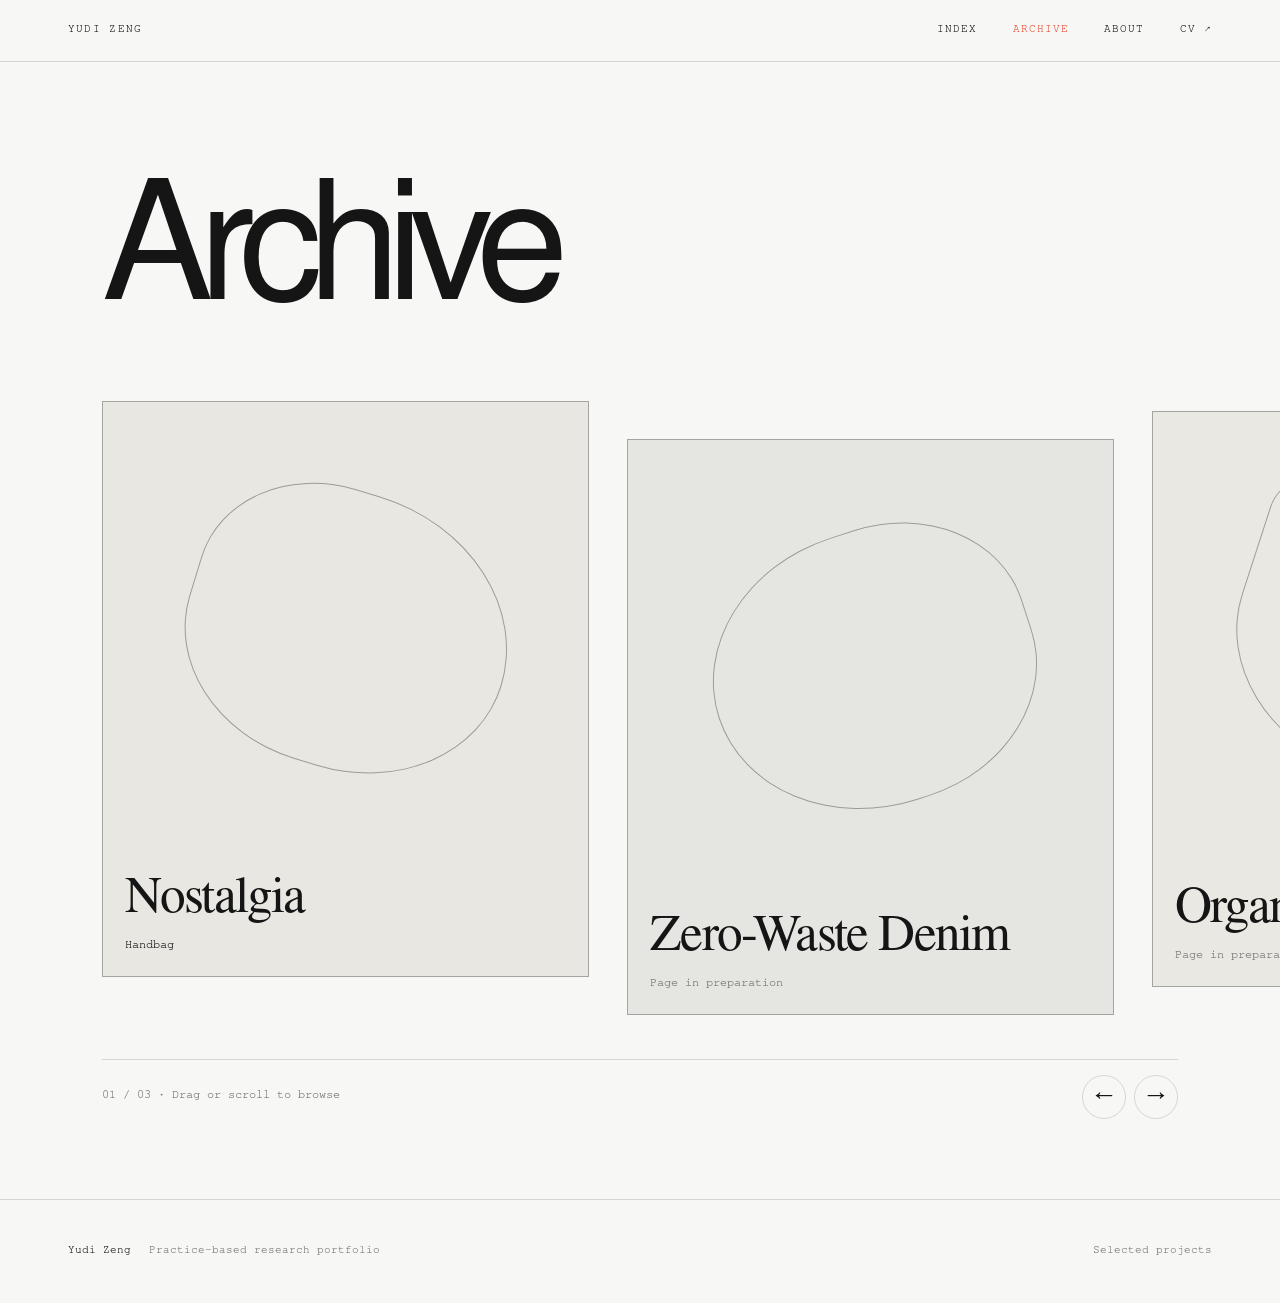
==== site/archive.html @ d95cd925 "Add design archive and homepage scroll interaction" ====
<!doctype html><html lang="en"><head><meta charset="utf-8"><meta name="viewport" content="width=device-width, initial-scale=1"><title>Archive — Yudi Zeng</title><meta name="description" content="Selected design works from Yudi Zeng's archive."><link rel="icon" type="image/svg+xml" href="favicon.svg"><link rel="stylesheet" href="styles.css"><link rel="stylesheet" href="archive.css"></head><body>
<a class="skip-link" href="#archive">Skip to archive</a><header class="topbar"><a class="wordmark" href="index.html#top">YUDI ZENG</a><nav aria-label="Primary navigation"><a href="index.html#index">INDEX</a><a href="archive.html" aria-current="page">ARCHIVE</a><a href="index.html#about">ABOUT</a><a href="assets/Yudi_Zeng_CV.pdf" target="_blank" rel="noopener">CV ↗</a></nav></header>
<main class="archive-main" id="archive"><div class="archive-lead"><h1>Archive</h1></div><section class="archive-stage" aria-label="Design works"><div class="archive-track" id="archive-track" tabindex="0" aria-label="Browse design works horizontally">
<a class="archive-card" href="archive/nostalgia.html"><span class="study-shape" aria-hidden="true"></span><span class="card-meta"><span><strong>Nostalgia</strong><small>Handbag</small></span></span></a>
<div class="archive-card preview" aria-label="Zero-Waste Denim, page in preparation"><span class="study-shape" aria-hidden="true"></span><span class="card-meta"><span><strong>Zero-Waste Denim</strong><small>Page in preparation</small></span></span></div>
<div class="archive-card preview" aria-label="Organic Emotion, page in preparation"><span class="study-shape" aria-hidden="true"></span><span class="card-meta"><span><strong>Organic Emotion</strong><small>Page in preparation</small></span></span></div>
</div><div class="archive-controls"><p>01 / 03 · Drag or scroll to browse</p><div class="buttons"><button type="button" id="archive-prev" aria-label="Previous work">←</button><button type="button" id="archive-next" aria-label="Next work">→</button></div></div></section></main>
<footer><div><strong>Yudi Zeng</strong><span>Practice-based research portfolio</span></div><a href="index.html#index">Selected projects</a></footer><script src="archive.js"></script></body></html>
---- site/styles.css ----
:root{--paper:#f7f7f5;--ink:#151515;--muted:#727270;--line:#d7d7d2;--accent:#e74831;--acid:#b7ee58;--sans:"Helvetica Neue",Arial,sans-serif;--serif:"Iowan Old Style",Georgia,serif;--mono:"SFMono-Regular",Consolas,monospace}
*{box-sizing:border-box}
html{scroll-behavior:smooth;scroll-padding-top:76px}
body{margin:0;background:var(--paper);color:var(--ink);font-family:var(--sans);font-size:16px;line-height:1.6;-webkit-font-smoothing:antialiased}
a{color:inherit;text-decoration:none}
a:focus-visible{outline:2px solid var(--accent);outline-offset:5px}
img{display:block;max-width:100%;height:auto}
.skip-link{position:fixed;left:16px;top:-60px;z-index:20;background:var(--ink);color:white;padding:8px 12px}.skip-link:focus{top:10px}
.topbar{position:sticky;top:0;z-index:10;height:62px;padding:0 clamp(20px,5.3vw,82px);display:flex;align-items:center;justify-content:space-between;background:rgba(247,247,245,.96);border-bottom:1px solid var(--line);backdrop-filter:blur(8px)}
.wordmark,.topbar nav a{font:500 11px/1 var(--mono);letter-spacing:.09em}
.wordmark{letter-spacing:.12em}.topbar nav{display:flex;align-items:center;gap:clamp(20px,4vw,56px)}.topbar nav a{transition:color .16s}.topbar nav a:hover,.topbar nav a:focus-visible{color:var(--accent)}
.topbar nav a.active{color:var(--accent)}
.hero{min-height:calc(92svh - 62px);padding:clamp(92px,14vw,198px) clamp(20px,10.5vw,164px) 44px;display:flex;flex-direction:column;justify-content:center;position:relative}
.hero-kicker,.eyebrow,.profile-label{font:500 11px/1.4 var(--mono);letter-spacing:.1em;text-transform:uppercase}
.hero-kicker{color:var(--accent);margin:0 0 26px}
.hero h1{font-size:clamp(46px,7.5vw,108px);letter-spacing:-.065em;line-height:.99;font-weight:500;max-width:1120px;margin:0 0 48px}
.hero-bottom{display:grid;grid-template-columns:minmax(0,650px) minmax(170px,1fr);gap:10vw;align-items:end;max-width:1000px}
.hero-bottom>p:first-child{font-size:clamp(17px,1.55vw,21px);line-height:1.55;margin:0}
.hero-signature{font:italic 26px/1.05 var(--serif);margin:0}
.scroll-cue{position:absolute;right:clamp(20px,5.3vw,82px);bottom:44px;font:11px var(--mono);color:var(--muted)}.scroll-cue span{color:var(--accent);margin-left:10px}
.index-section{padding:118px clamp(20px,7vw,108px) 110px;background:#eeefec}
.section-heading{display:grid;grid-template-columns:1fr 2fr;align-items:start;margin-bottom:55px}.section-heading .eyebrow,.eyebrow{margin:0;color:var(--accent)}
.section-heading h2{font:400 clamp(38px,5vw,68px)/1 var(--serif);letter-spacing:-.025em;margin:0}
.index-intro{max-width:690px;margin:22px 0 0;color:#555;font-size:17px;line-height:1.6}
.index-list{border-top:1px solid var(--ink)}
.index-row{display:grid;grid-template-columns:54px minmax(145px,23%) minmax(260px,1fr) minmax(140px,18%);gap:clamp(14px,2.2vw,34px);align-items:center;padding:22px 0;border-bottom:1px solid var(--line);transition:color .2s}
.index-row:hover .index-copy strong{color:var(--accent)}.index-number,.index-type{font:11px var(--mono);color:var(--muted)}
.index-row>img{width:100%;aspect-ratio:16/9;object-fit:cover;background:white;transition:transform .25s}.index-row:hover>img{transform:scale(1.015)}
.index-copy{display:flex;flex-direction:column;gap:3px}.index-category{font:10px var(--mono);letter-spacing:.08em;color:var(--accent)}.index-copy strong{font-size:clamp(18px,2.1vw,27px);font-weight:500;line-height:1.15;transition:color .2s}.index-copy>span:last-child{font-size:14px;line-height:1.4;color:#585856;max-width:510px}.index-type{justify-self:end;text-align:right;white-space:nowrap}.index-type i{font-style:normal;color:var(--accent);margin-left:7px}
.noticing{padding:118px clamp(20px,10.5vw,164px) 124px}
.noticing h2{font:400 clamp(42px,6vw,78px)/1 var(--serif);margin:20px 0 52px}
.noticing ol{list-style:none;padding:0;margin:0;max-width:970px;border-top:1px solid var(--line)}
.noticing li{display:grid;grid-template-columns:80px 1fr;align-items:baseline;padding:17px 0;border-bottom:1px solid var(--line)}.noticing li span{font:11px var(--mono);color:var(--accent)}.noticing li p{font-size:clamp(20px,2.5vw,32px);letter-spacing:-.025em;margin:0}
.noticing-note{margin:35px 0 0 max(80px,8.25%);max-width:640px;color:var(--muted);font-size:15px}
.profile{background:#171716;color:var(--paper);padding:106px clamp(20px,7vw,108px) 120px}
.profile .section-heading{margin-bottom:58px}.profile .section-heading h2{font:500 clamp(52px,8vw,104px)/.9 var(--sans);letter-spacing:-.075em}
.profile-grid{display:grid;grid-template-columns:1fr 1fr;gap:10vw}.profile-label{color:#aaa;margin:0 0 16px}.position-text{max-width:580px;font:400 clamp(27px,3.6vw,46px)/1.13 var(--serif);margin:0}
.profile-copy{max-width:590px}.profile-copy>p:not(.profile-label),.profile-subsection>p:not(.profile-label){font-size:16px;line-height:1.65;color:#d2d2cf;margin:0 0 16px}.profile-subsection{margin-top:38px}.profile-copy strong{color:white;font-weight:600}.current-direction{margin-top:32px}
.profile-links{display:flex;flex-wrap:wrap;gap:28px;margin-top:44px;padding-top:19px;border-top:1px solid #454543;font:12px var(--mono)}.profile-links a:hover{color:var(--acid)}
footer{padding:28px clamp(20px,5.3vw,82px);min-height:104px;display:flex;justify-content:space-between;align-items:center;gap:20px;font:11px var(--mono);color:var(--muted);border-top:1px solid var(--line)}footer>div{display:flex;gap:18px;align-items:center}footer strong{color:var(--ink);font-weight:500}footer a:hover{color:var(--accent)}

.project-intro{padding:48px clamp(20px,9vw,138px) 60px;max-width:1500px;margin:0 auto}.back-link{display:inline-block;font:11px var(--mono);color:var(--muted);margin-bottom:46px}.back-link:hover{color:var(--accent)}
.project-intro .hero-kicker{margin-bottom:18px}.project-intro h1{font-size:clamp(45px,7.6vw,100px);line-height:.98;letter-spacing:-.065em;font-weight:500;max-width:1120px;margin:0 0 23px}
.project-question{font:italic clamp(25px,3.2vw,43px)/1.12 var(--serif);max-width:940px;margin:0 0 34px}
.intro-copy{display:grid;grid-template-columns:1fr 1fr;gap:4vw;max-width:1000px}.intro-copy p{font-size:16px;line-height:1.62;margin:0;color:#464644}
.tag-line{font:10px var(--mono);letter-spacing:.02em;color:var(--muted);margin-top:34px;padding-top:13px;border-top:1px solid var(--line)}
.deck{padding:10px clamp(10px,3.7vw,56px) 76px;max-width:1620px;margin:0 auto}.deck figure{margin:0 auto 46px;max-width:1500px}.deck figure>a{display:block;overflow:hidden;background:#e9e9e5}.deck figure img{width:100%;height:auto;transition:transform .35s ease}.deck figure>a:hover img{transform:scale(1.006)}.deck figcaption{display:flex;justify-content:space-between;gap:15px;padding:9px 2px 0;color:var(--muted);font:10px var(--mono)}
.practice-context{background:#eeefec;padding:76px clamp(20px,9vw,138px);}.practice-context>div{max-width:1060px;margin:0 auto}.practice-context h2{font:400 clamp(30px,4vw,50px)/1.06 var(--serif);max-width:720px;margin:15px 0}.practice-context p:not(.eyebrow){color:#585856;margin:0 0 25px}
.video-link{display:inline-flex;flex-direction:row;align-items:flex-end;gap:18px;max-width:690px;font:12px var(--mono)}.video-link img{width:min(520px,65vw);aspect-ratio:16/9;object-fit:cover;transition:transform .25s}.video-link.portrait img{width:min(180px,40vw);height:auto;aspect-ratio:auto;object-fit:contain}.video-link:hover img{transform:scale(1.01)}.video-link span{width:max-content;border-bottom:1px solid var(--ink);padding-bottom:4px}.video-link b{color:var(--accent);font-weight:400;margin-left:8px}
.project-end{padding:90px clamp(20px,10.5vw,164px) 104px}.project-end>p:nth-child(2){font:400 clamp(30px,4.2vw,55px)/1.08 var(--serif);max-width:900px;margin:20px 0 37px}.project-end>a{font:11px var(--mono);border-bottom:1px solid var(--line);padding-bottom:5px}
.study-status{display:flex;align-items:center;gap:10px;margin:26px 0 0;font:11px var(--mono);text-transform:uppercase}.status-mark{width:8px;height:8px;background:var(--acid);display:inline-block;border-radius:50%}.status-date{color:var(--muted);text-transform:none;margin-left:12px}
.study-question-block,.study-limits{display:grid;grid-template-columns:1fr 1fr;gap:9vw;padding:88px clamp(20px,9vw,138px);background:#eeefec;align-items:center}.study-question-block h2,.study-limits h2{font:400 clamp(34px,4vw,52px)/1.06 var(--serif);max-width:650px;margin:22px 0 0}.stimulus{margin:0;max-width:460px}.stimulus img{width:100%;max-height:460px;object-fit:contain;background:#fff}.stimulus figcaption{font:10px var(--mono);color:var(--muted);padding-top:8px}
.study-method{padding:100px clamp(20px,9vw,138px) 108px}.study-method h2{font:400 clamp(35px,4.5vw,59px)/1.03 var(--serif);max-width:850px;margin:20px 0 45px}.study-flow{display:grid;grid-template-columns:repeat(4,1fr);list-style:none;padding:0;margin:0;border-top:1px solid var(--ink);border-bottom:1px solid var(--line)}.study-flow li{padding:20px 22px 20px 0;position:relative}.study-flow li+li{padding-left:22px;border-left:1px solid var(--line)}.study-flow li>span,.reading-grid article>span{font:11px var(--mono);color:var(--accent)}.study-flow strong{display:block;font-size:16px;margin:14px 0 9px}.study-flow p{font-size:14px;line-height:1.5;color:#5e5e5b;margin:0}.method-note{max-width:760px;color:var(--muted);font-size:14px;margin:22px 0 0}
.study-reading{padding:94px clamp(20px,9vw,138px);background:#171716;color:var(--paper)}.study-reading h2{font:400 clamp(36px,4.4vw,58px)/1.04 var(--serif);max-width:740px;margin:20px 0 45px}.reading-grid{display:grid;grid-template-columns:repeat(4,1fr);gap:25px}.reading-grid article{border-top:1px solid #555;padding-top:15px}.reading-grid h3{font-size:17px;margin:12px 0 7px}.reading-grid p{font-size:14px;line-height:1.5;color:#c7c7c4;margin:0}.study-snapshot{padding:60px clamp(20px,9vw,138px);border-bottom:1px solid var(--line)}.snapshot-line{display:flex;align-items:baseline;gap:14px;flex-wrap:wrap;margin:22px 0 11px}.snapshot-line strong{font-size:42px;letter-spacing:-.06em;font-weight:500}.snapshot-line span{font-size:14px;color:#555;margin-right:30px}.study-snapshot>p:last-child{color:var(--muted);font-size:13px;margin:0}
.study-limits>div:last-child p{font-size:16px;line-height:1.65;color:#484846;margin:0 0 15px}
.index-group-label{grid-column:1/-1;margin:0;padding:24px 0 10px;font:10px var(--mono);letter-spacing:.12em;color:var(--muted);border-bottom:1px solid var(--line)}.index-research-label{margin-top:22px;border-top:1px solid var(--ink);padding-top:25px}
.study-subtitle{font:500 clamp(20px,2.2vw,29px)/1.3 var(--sans);max-width:900px;margin:20px 0 34px;color:#555}.study-interval{display:grid;grid-template-columns:1.05fr .85fr;gap:8vw;padding:90px clamp(20px,9vw,138px);align-items:center;background:#eeefec}.study-interval h2,.study-artifact h2,.study-ai h2,.study-trajectory h2,.study-observation h2{font:400 clamp(35px,4.2vw,56px)/1.04 var(--serif);margin:18px 0 25px;max-width:720px}.study-interval-copy>p:not(.eyebrow){font-size:16px;line-height:1.65;color:#484846;max-width:690px}.study-interval-copy .study-emphasis{font:400 22px/1.4 var(--serif);color:var(--ink);padding-left:18px;border-left:2px solid var(--accent);margin-top:28px}.study-artifact{display:grid;grid-template-columns:1fr minmax(220px,31%) minmax(170px,22%);gap:clamp(25px,5vw,75px);padding:100px clamp(20px,9vw,138px);align-items:center}.artifact-heading>p:last-child{font-size:16px;line-height:1.6;max-width:610px;color:#555}.artifact-cover{margin:0}.artifact-cover img{width:100%;max-height:470px;object-fit:contain;object-position:center;background:#f5f4f1}.artifact-cover figcaption{font:10px var(--mono);color:var(--muted);padding-top:8px}.artifact-note{border-left:1px solid var(--line);padding-left:22px}.artifact-note span,.trajectory li span{font:10px var(--mono);letter-spacing:.08em;color:var(--accent)}.artifact-note p{font-size:14px;line-height:1.5;margin:8px 0 27px;color:#555}.study-ai,.study-observation{display:grid;grid-template-columns:.9fr 1fr;gap:9vw;padding:88px clamp(20px,9vw,138px);border-top:1px solid var(--line);align-items:start}.study-ai h2,.study-observation h2{margin-top:18px}.study-ai>div:last-child p,.study-observation>p{font-size:16px;line-height:1.65;color:#484846;margin:0 0 16px}.study-ai .source-note{padding:18px 20px;background:#eeefec;font-size:14px}.study-reading .reading-intro{font-size:16px;line-height:1.55;color:#c7c7c4;max-width:650px}.study-reading .reading-grid h3{font-family:var(--serif);font-weight:400;font-size:24px}.study-trajectory{padding:94px clamp(20px,9vw,138px);background:#f0f0ed}.trajectory-heading{max-width:800px}.trajectory-heading>p:last-child{font-size:16px;line-height:1.55;color:#555;max-width:650px}.trajectory{list-style:none;margin:46px 0 0;padding:0;border-top:1px solid var(--ink);display:grid;grid-template-columns:repeat(4,1fr)}.trajectory li{padding:19px 20px 14px 0}.trajectory li+li{border-left:1px solid var(--line);padding-left:20px}.trajectory li p{font-size:15px;line-height:1.55;margin:12px 0 0}.trajectory-caveat{font:12px/1.5 var(--mono);color:var(--muted);max-width:780px;margin:24px 0 0}.study-context{padding:76px clamp(20px,9vw,138px);display:grid;grid-template-columns:.65fr 1fr;gap:9vw;border-top:1px solid var(--line)}.study-context>div>p{font-size:16px;line-height:1.6;max-width:750px}.study-context>div>p strong{font-family:var(--serif);font-size:24px;font-weight:400}.study-context ul{list-style:none;margin:26px 0 0;padding:0;display:grid;gap:10px}.study-context li{font-size:13px;line-height:1.5}.study-context a{text-decoration:underline;text-decoration-color:#aaa;text-underline-offset:3px}.study-limits h3{font-size:15px;margin:20px 0 8px}.study-limits h3:first-child{margin-top:0}.study-limits>div:last-child p:last-child{font-size:13px;color:var(--muted);margin-top:24px}
@media(max-width:760px){.index-group-label{padding-top:18px}.study-subtitle{font-size:19px;margin:15px 0 26px}.study-interval{grid-template-columns:1fr;gap:28px;padding:66px 20px}.study-interval h2,.study-artifact h2,.study-ai h2,.study-trajectory h2,.study-observation h2{font-size:39px}.study-interval-copy>p:not(.eyebrow){font-size:15px}.study-interval-copy .study-emphasis{font-size:20px}.study-artifact{grid-template-columns:1fr minmax(100px,35%);gap:23px;padding:70px 20px}.artifact-heading{grid-column:1/-1}.artifact-cover img{max-height:360px}.artifact-note{padding-left:14px}.artifact-note p{font-size:12px;margin-bottom:18px}.study-ai,.study-observation{grid-template-columns:1fr;gap:10px;padding:66px 20px}.study-ai h2,.study-observation h2{margin-bottom:14px}.trajectory{grid-template-columns:1fr;margin-top:30px}.trajectory li,.trajectory li+li{padding:15px 0;border-left:0;border-bottom:1px solid var(--line)}.trajectory li p{margin-top:7px}.study-trajectory{padding:68px 20px}.study-context{grid-template-columns:1fr;gap:20px;padding:66px 20px}.study-context>div>p strong{font-size:21px}.study-context li{font-size:12px}}
.trajectory-layout{display:grid;grid-template-columns:minmax(210px,34%) minmax(0,1fr);gap:clamp(28px,6vw,88px);align-items:start;margin-top:42px}.trajectory-image{margin:0;max-width:380px}.trajectory-image img{width:100%;max-height:610px;object-fit:contain;background:#fff}.trajectory-image figcaption{font:10px var(--mono);color:var(--muted);padding-top:8px}.trajectory-layout .trajectory{grid-template-columns:1fr;margin:0;border-top:0}.trajectory-layout .trajectory li,.trajectory-layout .trajectory li+li{padding:16px 0;border-left:0;border-bottom:1px solid var(--line)}.trajectory-layout .trajectory li:first-child{border-top:1px solid var(--ink)}.trajectory-layout .trajectory li p{margin-top:7px}.trajectory-layout .trajectory-caveat{margin-top:20px}
@media(max-width:760px){.trajectory-layout{grid-template-columns:minmax(100px,34%) minmax(0,1fr);gap:18px;margin-top:28px}.trajectory-image img{max-height:420px}.trajectory-layout .trajectory li,.trajectory-layout .trajectory li+li{padding:12px 0}.trajectory-layout .trajectory li p{font-size:13px}.trajectory-layout .trajectory li span{font-size:9px}.trajectory-layout .trajectory-caveat{font-size:10px;line-height:1.4}.trajectory-image figcaption{font-size:8px}.study-context{padding-top:60px}}
@media(max-width:430px){.trajectory-layout{grid-template-columns:1fr}.trajectory-image{max-width:220px}.trajectory-image img{max-height:370px}.trajectory-layout .trajectory li p{font-size:14px}.trajectory-image figcaption{font-size:9px}}
.study-interval h2{max-width:700px}.study-first-intervention{padding:88px clamp(20px,9vw,138px);background:#e9eddf}.study-first-intervention h2{font:400 clamp(36px,4.4vw,58px)/1.04 var(--serif);max-width:830px;margin:18px 0 38px}.intervention-flow{display:grid;grid-template-columns:1fr 35px 1fr 35px 1fr;align-items:start;border-top:1px solid var(--ink);border-bottom:1px solid #c4c8bb;padding:20px 0}.intervention-flow>div{display:grid;grid-template-columns:38px 1fr;gap:6px 12px}.intervention-flow>div span{font:11px var(--mono);color:var(--accent)}.intervention-flow strong{font:11px var(--mono);letter-spacing:.08em;align-self:center}.intervention-flow p{grid-column:2;margin:4px 0 0;max-width:300px;font-size:15px;line-height:1.5;color:#4e5048}.intervention-flow>b{font:22px var(--serif);font-weight:400;text-align:center;color:var(--accent);padding-top:13px}.intervention-note{font:400 20px/1.5 var(--serif);max-width:850px;margin:25px 0 0}.study-revealing{display:grid;grid-template-columns:.78fr 1fr;gap:7vw;padding:96px clamp(20px,9vw,138px);background:#171716;color:var(--paper)}.revealing-heading h2,.study-differences h2,.study-interference h2,.study-scaffold h2{font:400 clamp(36px,4.3vw,56px)/1.05 var(--serif);margin:20px 0}.revealing-list{border-top:1px solid #666}.revealing-list article{display:grid;grid-template-columns:125px 1fr;gap:18px;padding:16px 0;border-bottom:1px solid #444}.revealing-list article span{font:10px var(--mono);letter-spacing:.05em;color:#e77b60;padding-top:3px}.revealing-list article p{margin:0;font-size:15px;line-height:1.55;color:#e0e0dc}.observer-note{grid-column:2;font-size:13px;line-height:1.55;color:#aaa;margin:0}.study-ai{grid-template-columns:.8fr 1fr;align-items:start}.agency-intro{font:400 20px/1.5 var(--serif);max-width:510px;color:#555}.mode-list{border-top:1px solid var(--ink)}.mode-list article{display:grid;grid-template-columns:42px 1fr;gap:12px;padding:14px 0;border-bottom:1px solid var(--line)}.mode-list article>span{font:11px var(--mono);color:var(--accent);padding-top:3px}.mode-list h3{font:400 22px/1.2 var(--serif);margin:0 0 4px}.mode-list p{font-size:14px;color:#666;margin:0}.study-ai>.study-emphasis{grid-column:2;margin:12px 0 0;border-left:2px solid var(--accent);padding:6px 0 6px 16px;font:400 19px/1.45 var(--serif);max-width:680px}.study-agency{display:grid;grid-template-columns:.55fr 1fr;gap:12px 8vw;padding:86px clamp(20px,9vw,138px);border-top:1px solid var(--line)}.study-agency>.eyebrow{grid-row:1/3}.study-agency h2{font:400 clamp(34px,4vw,52px)/1.06 var(--serif);max-width:740px;margin:0 0 16px}.study-agency>div>p{font-size:16px;line-height:1.6;max-width:720px;color:#4d4d4a}.agency-layers{grid-column:2;display:grid;grid-template-columns:repeat(3,1fr);gap:20px;margin-top:14px;border-top:1px solid var(--ink);padding-top:17px}.agency-layers div{display:grid;grid-template-columns:30px 1fr;gap:4px 8px}.agency-layers span{font:10px var(--mono);color:var(--accent)}.agency-layers strong{font:10px var(--mono);letter-spacing:.07em}.agency-layers p{grid-column:2;font-size:13px;color:#666;margin:0;line-height:1.4}.study-trajectories{padding:96px clamp(20px,9vw,138px);background:#eeefec}.study-trajectories>.trajectory-heading{max-width:860px;margin-bottom:40px}.study-trajectories .trajectory-heading h2{font:400 clamp(37px,4.4vw,58px)/1.04 var(--serif);margin:18px 0}.study-trajectories .trajectory-heading>p:last-child{max-width:700px;font-size:15px;line-height:1.55;color:#555}.trajectory-case{display:grid;grid-template-columns:minmax(170px,24%) minmax(0,1fr);gap:clamp(28px,6vw,86px);padding:34px 0;border-top:1px solid var(--ink);align-items:start}.trajectory-case:last-child{border-bottom:1px solid var(--ink)}.trajectory-case>figure{margin:0;max-width:270px}.trajectory-case img{width:100%;max-height:430px;object-fit:contain;background:#f7f7f5}.trajectory-case figcaption{font:10px var(--mono);color:var(--muted);padding-top:8px}.case-copy{max-width:820px}.case-label{font:10px var(--mono);letter-spacing:.08em;color:var(--accent);margin:0 0 10px}.case-copy h3{font:400 clamp(25px,2.8vw,36px)/1.13 var(--serif);margin:0 0 20px;max-width:740px}.case-steps{list-style:none;padding:0;margin:0;counter-reset:case}.case-steps li{counter-increment:case;padding:9px 0 9px 37px;border-top:1px solid #d0d1cc;font-size:14px;line-height:1.55;position:relative;color:#4b4b48}.case-steps li:before{content:"0" counter(case);position:absolute;left:0;top:11px;font:10px var(--mono);color:var(--accent)}.case-steps strong{color:var(--ink);font-weight:600}.case-caveat{font-size:12px;line-height:1.55;color:#73736f;margin:14px 0 0;max-width:780px}.study-differences,.study-scaffold{display:grid;grid-template-columns:.75fr 1fr;gap:8vw;padding:88px clamp(20px,9vw,138px);border-top:1px solid var(--line)}.study-differences h2,.study-scaffold h2{margin-top:18px}.study-differences>div:last-child p,.study-scaffold>div:first-child>p:not(.eyebrow){font-size:16px;line-height:1.62;color:#4d4d4a;margin:0 0 16px}.study-differences ul{list-style:none;padding:0;margin:20px 0;border-top:1px solid var(--line)}.study-differences li{padding:10px 0;border-bottom:1px solid var(--line);font-size:14px;line-height:1.45}.study-differences .open-question{font:10px var(--mono);letter-spacing:.08em;color:var(--accent);margin-top:23px}.study-interference{padding:88px clamp(20px,9vw,138px);background:#171716;color:var(--paper)}.study-interference h2{max-width:900px}.study-interference>p:not(.eyebrow){font-size:16px;line-height:1.6;max-width:840px;color:#d0d0cc}.influence-questions{display:grid;grid-template-columns:repeat(4,1fr);gap:12px;margin:38px 0 17px;border-top:1px solid #555;border-bottom:1px solid #555;padding:19px 0}.influence-questions span{font:10px var(--mono);letter-spacing:.04em;color:#e77b60}.scaffold-compare{display:grid;grid-template-columns:1fr 28px 1fr;gap:18px;align-items:center;align-self:center;border-top:1px solid var(--ink);border-bottom:1px solid var(--line);padding:19px 0}.scaffold-compare article span{font:10px var(--mono);letter-spacing:.07em;color:var(--accent)}.scaffold-compare article p{font-size:14px;line-height:1.7;margin:10px 0 0}.scaffold-compare>b{font:20px var(--serif);font-weight:400;text-align:center;color:var(--accent)}.study-reading .reading-grid{grid-template-columns:repeat(2,1fr);margin-top:34px}.study-reading .reading-grid article>span{font:10px var(--mono);letter-spacing:.04em}.study-reading .reading-grid h3{font-size:22px}.study-reading .method-note{margin-top:24px}
@media(max-width:760px){.study-first-intervention,.study-revealing,.study-agency,.study-trajectories,.study-differences,.study-interference,.study-scaffold{padding:66px 20px}.study-first-intervention h2,.revealing-heading h2,.study-differences h2,.study-interference h2,.study-scaffold h2{font-size:39px}.intervention-flow{grid-template-columns:1fr 20px 1fr 20px 1fr;gap:4px}.intervention-flow>div{grid-template-columns:26px 1fr;gap:6px}.intervention-flow strong{font-size:9px}.intervention-flow p{font-size:12px;line-height:1.4}.intervention-flow>b{font-size:16px}.intervention-note{font-size:18px}.study-revealing{grid-template-columns:1fr;gap:30px}.revealing-list article{grid-template-columns:105px 1fr;gap:12px}.revealing-list article p{font-size:14px}.observer-note{grid-column:1}.study-ai{grid-template-columns:1fr;gap:20px}.study-ai>.study-emphasis{grid-column:1}.study-agency{grid-template-columns:1fr;gap:17px}.study-agency>.eyebrow{grid-row:auto}.study-agency h2{font-size:39px}.agency-layers{grid-column:1;gap:10px}.agency-layers div{grid-template-columns:22px 1fr;gap:4px}.agency-layers strong{font-size:9px}.agency-layers p{font-size:11px}.study-trajectories .trajectory-heading h2{font-size:40px}.trajectory-case{grid-template-columns:minmax(95px,27%) minmax(0,1fr);gap:18px;padding:25px 0}.trajectory-case>figure{max-width:220px}.trajectory-case img{max-height:390px}.case-copy h3{font-size:25px}.case-steps li{font-size:13px;padding-left:32px}.study-differences,.study-scaffold{grid-template-columns:1fr;gap:16px}.influence-questions{grid-template-columns:1fr 1fr;gap:14px}.scaffold-compare{grid-template-columns:1fr 20px 1fr;gap:9px}.scaffold-compare article p{font-size:12px}.study-reading .reading-grid{grid-template-columns:1fr 1fr;gap:18px}}
@media(max-width:430px){.intervention-flow{grid-template-columns:1fr;gap:12px}.intervention-flow>b{transform:rotate(90deg);height:16px;padding:0;justify-self:start;margin-left:10px}.intervention-flow>div{grid-template-columns:30px 1fr}.intervention-flow p{font-size:13px}.trajectory-case{grid-template-columns:1fr}.trajectory-case>figure{max-width:185px}.case-copy h3{font-size:27px}.study-reading .reading-grid{grid-template-columns:1fr}.agency-layers{grid-template-columns:1fr;gap:12px}.agency-layers div{grid-template-columns:28px 1fr}.agency-layers p{grid-column:2;font-size:12px}.scaffold-compare{grid-template-columns:1fr}.scaffold-compare>b{transform:rotate(90deg);justify-self:start;margin:0 0 0 8px}}
@media(max-width:760px){.topbar{height:56px;padding:0 16px}.wordmark,.topbar nav a{font-size:10px}.topbar nav{gap:17px}.hero{min-height:calc(87svh - 56px);padding:108px 21px 72px}.hero h1{font-size:clamp(47px,12vw,78px);margin-bottom:31px}.hero-bottom{grid-template-columns:1fr;gap:22px}.hero-bottom>p:first-child{font-size:17px}.hero-signature{font-size:23px}.scroll-cue{right:21px;bottom:24px}.index-section{padding:74px 18px}.section-heading{display:block;margin-bottom:32px}.section-heading h2{margin-top:16px}.index-row{grid-template-columns:30px 96px minmax(0,1fr);gap:12px;padding:18px 0}.index-row>img{grid-column:2;grid-row:1;align-self:start}.index-copy{grid-column:3;grid-row:1}.index-number{grid-column:1;grid-row:1;align-self:start}.index-copy strong{font-size:18px}.index-copy>span:last-child{font-size:12px}.index-type{grid-column:3;grid-row:2;justify-self:start;text-align:left;font-size:9px}.noticing{padding:75px 20px}.noticing h2{margin:17px 0 33px}.noticing li{grid-template-columns:40px 1fr}.noticing li p{font-size:22px}.noticing-note{margin:26px 0 0 40px;font-size:14px}.profile{padding:73px 20px 78px}.profile .section-heading{margin-bottom:38px}.profile-grid{grid-template-columns:1fr;gap:44px}.position-text{font-size:32px}.profile-copy>p:not(.profile-label),.profile-subsection>p:not(.profile-label){font-size:15px}.profile-links{gap:18px;font-size:10px}footer{padding:22px 18px;display:grid;grid-template-columns:1fr auto;align-items:start;font-size:9px;gap:15px}footer>div{display:flex;flex-direction:column;align-items:flex-start;gap:3px}footer>a{grid-column:1/-1}.project-intro{padding:30px 19px 38px}.back-link{margin-bottom:34px}.project-intro h1{font-size:clamp(44px,11vw,74px)}.project-question{font-size:29px}.intro-copy{grid-template-columns:1fr;gap:15px}.intro-copy p{font-size:15px}.tag-line{font-size:9px;margin-top:24px}.deck{padding:8px 0 45px}.deck figure{margin-bottom:32px}.deck figcaption{padding:7px 13px 0;font-size:9px}.practice-context{padding:58px 20px}.video-link{flex-direction:column;align-items:flex-start}.video-link img{width:min(260px,74vw)}.video-link.portrait img{width:min(180px,40vw)}.project-end{padding:67px 20px 78px}.study-status{align-items:flex-start;flex-wrap:wrap}.status-date{width:100%;margin:0 0 0 18px}.study-question-block,.study-limits{grid-template-columns:1fr;gap:35px;padding:65px 20px}.study-question-block h2,.study-limits h2{font-size:38px}.stimulus{max-width:100%}.study-method{padding:68px 20px}.study-method h2{font-size:41px;margin-bottom:30px}.study-flow{grid-template-columns:1fr}.study-flow li,.study-flow li+li{padding:15px 0;border-left:0;border-bottom:1px solid var(--line)}.study-flow strong{margin:6px 0}.study-reading{padding:68px 20px}.study-reading h2{font-size:40px;margin-bottom:35px}.reading-grid{grid-template-columns:1fr 1fr;gap:24px 18px}.study-snapshot{padding:48px 20px}.snapshot-line{gap:10px}.snapshot-line span{margin-right:5px}.snapshot-line strong{font-size:36px}}
@media(max-width:390px){.topbar nav{gap:12px}.wordmark,.topbar nav a{font-size:9px}.index-row{grid-template-columns:25px 76px minmax(0,1fr);gap:9px}.index-copy strong{font-size:16px}.index-copy>span:last-child{font-size:11px}.index-type{font-size:8px}}
@media(prefers-reduced-motion:reduce){html{scroll-behavior:auto}*,*::before,*::after{transition-duration:.01ms!important;animation-duration:.01ms!important;animation-iteration-count:1!important}}

/* Study 0 bilingual evidence excerpt */
.agency-evidence{grid-column:2;display:grid;gap:20px;margin-top:22px;padding-top:22px;border-top:1px solid var(--line)}.agency-evidence h3{font:400 clamp(25px,2.6vw,34px)/1.15 var(--serif);margin:0 0 6px}.booklet-note{font-size:13px!important;line-height:1.5!important;color:#73736f!important;margin:0!important}.booklet-pair{display:grid;grid-template-columns:1fr 1fr;gap:24px}.booklet-column{border-top:1px solid var(--ink);padding-top:10px}.booklet-column h4{font:10px var(--mono);letter-spacing:.07em;text-transform:uppercase;margin:0 0 14px;color:var(--accent)}.booklet-column p{font-size:16px;line-height:1.62;color:#41413e;margin:0 0 12px}.booklet-column strong{font-weight:600;color:var(--ink)}.booklet-example{border-left:2px solid var(--accent);padding:4px 0 4px 16px;max-width:820px}.booklet-example .eyebrow{margin:0 0 8px}.booklet-example>p:not(.eyebrow){font-size:16px;line-height:1.6;color:#41413e;margin:0 0 8px}
@media(max-width:760px){.agency-evidence{grid-column:1}.booklet-pair{grid-template-columns:1fr;gap:24px}.booklet-column p{font-size:16px}}
.booklet-steps{list-style:none;padding:0;margin:0;display:grid;grid-template-columns:repeat(3,minmax(0,1fr));gap:18px;border-top:1px solid var(--ink)}.booklet-steps li{padding:13px 10px 10px 0;border-bottom:1px solid var(--line)}.booklet-steps li>span{display:block;font:10px var(--mono);letter-spacing:.07em;color:var(--accent);margin-bottom:10px}.booklet-steps li>p{font-size:14px;line-height:1.55;color:#4d4d4a;margin:0}.booklet-example .booklet-note{margin-top:12px!important}
@media(max-width:760px){.booklet-steps{grid-template-columns:1fr;gap:0}.booklet-steps li{padding:12px 0}}
.study-agency>.agency-evidence{grid-column:1/-1}
@media(max-width:760px){.study-agency>.agency-evidence{grid-column:1}}
/* Opening: a quiet, type-led editorial cover */
.hero{min-height:calc(100svh - 62px);padding:clamp(66px,8vh,100px) clamp(20px,8.5vw,132px) 86px;display:grid;grid-template-rows:auto 1fr;align-content:space-between;gap:clamp(64px,10vh,118px)}
.hero h1{font:500 clamp(70px,15vw,214px)/.78 var(--sans);letter-spacing:-.105em;max-width:none;margin:0;white-space:nowrap}
.hero-bottom{width:100%;max-width:1120px;margin-left:auto;display:grid;grid-template-columns:1.15fr .85fr;gap:clamp(34px,7vw,104px);align-items:start;border-top:1px solid var(--line);padding-top:23px}
.hero-bottom h2{font:400 clamp(34px,4.8vw,65px)/1.04 var(--serif);letter-spacing:-.035em;max-width:670px;margin:0}
.hero-bottom>p{font-size:clamp(16px,1.45vw,19px);line-height:1.62;max-width:455px;margin:5px 0 0;color:#4d4d4a}
@media(max-width:760px){.hero{min-height:calc(92svh - 56px);padding:90px 20px 64px;grid-template-rows:auto auto;align-content:space-between;gap:66px}.hero h1{font-size:clamp(62px,17.2vw,118px);letter-spacing:-.105em}.hero-bottom{grid-template-columns:1fr;gap:18px;padding-top:17px}.hero-bottom h2{font-size:clamp(34px,9vw,48px);line-height:1.03}.hero-bottom>p{font-size:16px;line-height:1.58;margin:0;max-width:39ch}}

.video-link img.video-intro-image{height:auto;aspect-ratio:auto;object-fit:contain}
@media(max-width:760px){.video-link img.video-intro-image{width:min(260px,74vw)}}

/* Research dossier: source, sequence, and evidence boundaries */
.dossier-booklet,.dossier-pathways,.dossier-observations,.dossier-next{padding:90px clamp(20px,9vw,138px)}
.dossier-booklet{background:#eeefec}.dossier-pathways{border-bottom:1px solid var(--line)}
.dossier-booklet h2,.dossier-pathways h2,.dossier-observations h2,.dossier-next h2{font:400 clamp(34px,4.4vw,58px)/1.08 var(--serif);letter-spacing:-.025em;max-width:930px;margin:20px 0 24px}
.dossier-lead{max-width:770px;font-size:16px;color:#555;line-height:1.65;margin-bottom:34px}
.booklet-intro{display:grid;grid-template-columns:minmax(140px,23%) 1fr;gap:6vw;align-items:center;margin:40px 0}
.booklet-intro h3{font:400 clamp(26px,3vw,40px)/1.12 var(--serif);max-width:600px;margin:0 0 20px}.booklet-intro p{max-width:660px;font-size:16px}.booklet-intro .stimulus{max-width:240px}
.booklet-column[lang="zh-CN"]{line-height:1.8}.booklet-column h4{font-size:12px}
.protocol-five{grid-template-columns:repeat(5,minmax(0,1fr))}.study-page .study-flow p{font-size:16px}.protocol-role{max-width:800px;margin-top:34px;border-left:2px solid var(--accent);padding-left:22px}.protocol-role h3{font:400 26px var(--serif);margin:0 0 10px}.protocol-role p{font-size:16px;margin:0;color:#555}
.pathway-table table{width:100%;border-collapse:collapse;text-align:left;table-layout:fixed;font-size:16px}.pathway-table caption{text-align:left;font:12px var(--mono);color:var(--muted);margin:0 0 18px}.pathway-table th,.pathway-table td{vertical-align:top;padding:20px 20px 20px 0;border-bottom:1px solid var(--line);font-weight:400;line-height:1.55}.pathway-table thead th{font:12px var(--mono);text-transform:uppercase;color:var(--accent);border-top:1px solid var(--ink);border-bottom:1px solid var(--ink);padding:16px 15px 16px 0}.pathway-table th:first-child{width:22%}.pathway-table td{color:#555}
.study-page .case-steps li,.study-page .case-steps p{font-size:16px}.case-steps p{margin:7px 0}.data-note{border-left:2px solid var(--accent);padding:12px 0 12px 20px;margin:28px 0}.data-note p{font-size:16px;line-height:1.55;margin:8px 0}.data-note .eyebrow{font:12px var(--mono)}.study-page .case-caveat{font-size:14px}.interaction-question{border-top:1px solid var(--line);padding-top:28px;margin-top:20px;max-width:950px}.interaction-question>p:last-child{font:400 clamp(25px,3vw,37px)/1.25 var(--serif);margin:16px 0 0}
.outcome-grid{display:grid;grid-template-columns:repeat(4,minmax(0,1fr));gap:28px;margin-top:38px}.outcome-grid article{border-top:1px solid var(--ink);padding-top:18px}.outcome-grid h3{font:400 26px/1.2 var(--serif);margin:0 0 12px}.outcome-grid p{font-size:16px;color:#555}.emerging-observation{max-width:870px;margin-top:48px;padding-top:28px;border-top:1px solid var(--line)}.emerging-observation>p:not(.eyebrow){font-size:16px;line-height:1.7}
.study-page .reading-grid ul{padding-left:19px;color:#d2d2cf;font-size:16px;line-height:1.65}.study-page .reading-grid li{margin-bottom:12px}.study-page .study-reading .method-note{color:#b9b9b5;font-size:14px}.dossier-next h2{margin-bottom:40px}.dossier-next>p:not(.eyebrow){max-width:790px;font-size:16px}.dossier-next .back-link{margin:28px 0 0}.study-page .method-note{font-size:14px;line-height:1.65}
.index-row{grid-template-columns:54px minmax(145px,23%) minmax(0,1fr) minmax(140px,18%)}
@media(max-width:1050px) and (min-width:761px){.index-row{grid-template-columns:32px 20% minmax(0,1fr)}.index-type{grid-column:3;justify-self:start;text-align:left}.index-type{white-space:normal}.protocol-five{grid-template-columns:1fr 1fr}.study-flow.protocol-five li{border-left:0;border-bottom:1px solid var(--line);padding:18px 20px 18px 0}.outcome-grid{grid-template-columns:1fr 1fr}}
@media(max-width:760px){.dossier-booklet,.dossier-pathways,.dossier-observations,.dossier-next{padding:65px 20px}.booklet-intro{grid-template-columns:1fr;gap:24px}.booklet-intro .stimulus{max-width:200px}.protocol-five{grid-template-columns:1fr}.outcome-grid{grid-template-columns:1fr 1fr;gap:20px}.index-row{grid-template-columns:30px 96px minmax(0,1fr)}.index-copy>span:last-child,.profile-copy>p:not(.profile-label),.profile-subsection>p:not(.profile-label),.intro-copy p,.study-interval-copy>p:not(.eyebrow){font-size:16px}.index-type{white-space:normal}.pathway-table table,.pathway-table tbody,.pathway-table tr,.pathway-table th,.pathway-table td{display:block;width:100%}.pathway-table thead{display:none}.pathway-table tbody th{width:100%;font:12px var(--mono);color:var(--accent);padding:22px 0 12px;border-top:1px solid var(--ink);border-bottom:0}.pathway-table td{padding:0 0 14px;border:0}.pathway-table td:last-child{font-size:14px;color:var(--muted);padding-bottom:22px}.pathway-table caption{display:block}.study-page .trajectory-case{grid-template-columns:1fr}.study-page .trajectory-case figure{max-width:240px}.study-page .method-note{font-size:14px}.video-link img.video-intro-image{width:min(100%,520px)}.video-link{max-width:100%}}
@media(max-width:430px){.outcome-grid{grid-template-columns:1fr}.index-row{grid-template-columns:25px 76px minmax(0,1fr);gap:9px}.index-copy strong{font-size:18px}}

/* Study 0B: current design, implementation, and participant accounts */
.byk-version{font:12px/1.6 var(--mono);color:var(--muted);margin-top:10px}.byk-design,.byk-implementation,.byk-measures,.byk-cases{padding:90px clamp(20px,9vw,138px)}
.byk-design h2,.byk-implementation h2,.byk-measures h2,.byk-cases>h2{font:400 clamp(34px,4.4vw,58px)/1.08 var(--serif);letter-spacing:-.025em;max-width:950px;margin:20px 0 24px}.byk-design>p:not(.eyebrow),.byk-implementation>p:not(.eyebrow){font-size:16px;max-width:950px;line-height:1.7}.condition-grid{display:grid;grid-template-columns:1fr 1fr;gap:50px;margin:40px 0;border-top:1px solid var(--ink);border-bottom:1px solid var(--line);padding:25px 0}.condition-grid h3{font:400 clamp(23px,2.3vw,31px)/1.4 var(--serif);margin:16px 0}.condition-grid p:not(.case-label){font-size:16px;color:#555;max-width:500px}.byk-implementation{background:#eceee8;border-top:1px solid var(--line);border-bottom:1px solid var(--line)}.implementation-grid{display:grid;grid-template-columns:repeat(3,minmax(0,1fr));gap:30px;margin:35px 0}.implementation-grid article{border-top:1px solid #b8bdb0;padding-top:15px}.implementation-grid h3{font:400 27px/1.2 var(--serif);margin:0 0 12px}.implementation-grid p{font-size:16px;color:#4d5048;line-height:1.65}.implementation-boundary{padding-left:20px;border-left:2px solid var(--accent)}.byk-measures{border-bottom:1px solid var(--line)}.byk-cases{background:#eeefec}.byk-text-case{padding:38px 0 48px;border-top:1px solid var(--ink)}.byk-text-case>h3{font:400 clamp(28px,3.2vw,42px)/1.12 var(--serif);margin:16px 0 25px;max-width:850px}.byk-case-columns{display:grid;grid-template-columns:1fr 1fr;gap:6vw}.byk-case-columns p{font-size:16px;line-height:1.7;color:#4d4d4a}.byk-case-columns .eyebrow{font:11px var(--mono);color:var(--accent);margin-top:22px}.byk-text-case blockquote{margin:22px 0;padding:0 0 0 20px;border-left:2px solid var(--accent)}.byk-text-case blockquote p[lang]{font-size:18px;line-height:1.8;color:var(--ink);margin:0 0 14px}.byk-text-case .quote-translation{font:400 20px/1.5 var(--serif);color:#50504c;margin:0}.byk-key-quote{max-width:830px;margin:30px 0 36px!important}.byk-key-quote p[lang]{font-size:22px!important}.byk-key-quote .quote-translation{font-size:27px}.byk-text-case .case-caveat,.byk-woodlouse .case-caveat{font-size:14px;line-height:1.7;color:var(--muted)}.byk-woodlouse{padding-top:45px}.byk-woodlouse img{height:auto;max-height:none}.study-interval .stimulus img{height:auto;max-height:500px}.evidence-details{margin-top:30px}.evidence-details summary{cursor:pointer;font:12px/1.6 var(--mono);padding:20px 0;border-top:1px solid var(--ink);border-bottom:1px solid var(--line);color:var(--ink)}.evidence-details summary:hover{color:var(--accent)}.evidence-details summary:focus-visible{outline:2px solid var(--accent);outline-offset:4px}.evidence-details .pathway-table{margin-top:30px}.byk-measures .method-note{max-width:970px}.study-page .byk-measures .outcome-grid p{font-size:16px}
@media(max-width:760px){.byk-design,.byk-implementation,.byk-measures,.byk-cases{padding:65px 20px}.condition-grid,.implementation-grid,.byk-case-columns{grid-template-columns:1fr;gap:25px}.condition-grid{margin:30px 0}.condition-grid article+article{padding-top:20px;border-top:1px solid var(--line)}.implementation-grid{gap:18px}.byk-text-case{padding:30px 0}.byk-text-case>h3{font-size:32px}.byk-key-quote .quote-translation{font-size:24px}.byk-key-quote p[lang]{font-size:20px!important}.byk-woodlouse img{width:100%}.study-page .study-interval .stimulus{max-width:260px;margin:auto}.study-page .byk-woodlouse{grid-template-columns:1fr}.study-page .byk-woodlouse>figure{max-width:240px}.byk-case-columns .case-caveat{font-size:14px}}

/* Remove the cover's white image-container field, keeping original artwork. */
.study-page .study-interval .stimulus{max-width:292px;justify-self:center}
.study-page .study-interval .stimulus img{display:block;width:100%;height:auto;max-height:none;background:transparent;mix-blend-mode:multiply}
.study-materials .booklet-columns{display:grid;grid-template-columns:1fr 1fr;gap:5vw;margin-top:30px}.study-materials .booklet-columns h4{font:12px var(--mono);margin:0 0 24px}.study-materials .booklet-columns p{font-size:16px;line-height:1.75}.booklet-excerpt{margin:24px 0;border-left:2px solid var(--accent);padding-left:18px}.booklet-excerpt p{font:400 20px/1.5 var(--serif)}.booklet-excerpt p[lang]{font:18px/1.7 var(--sans)}
@media(max-width:760px){.study-page .study-interval .stimulus{max-width:240px}.study-materials .booklet-columns{grid-template-columns:1fr}}

/* Shared publication polish: stable typography, calm surfaces, and readable details. */
@font-face{font-family:Practice Sans;src:url("assets/fonts/practice-sans-regular.woff") format("woff");font-style:normal;font-weight:400 500;font-display:swap}
@font-face{font-family:Practice Sans;src:url("assets/fonts/practice-sans-bold.woff") format("woff");font-style:normal;font-weight:600 900;font-display:swap}
@font-face{font-family:Practice Serif;src:url("assets/fonts/practice-serif-regular.woff") format("woff");font-style:normal;font-weight:400;font-display:swap}
@font-face{font-family:Practice Serif;src:url("assets/fonts/practice-serif-italic.woff") format("woff");font-style:italic;font-weight:400;font-display:swap}
@font-face{font-family:Practice Mono;src:url("assets/fonts/practice-mono.woff") format("woff");font-style:normal;font-weight:400 700;font-display:swap}
:root{--sans:"Practice Sans","Helvetica Neue",Arial,sans-serif;--serif:"Practice Serif",Georgia,serif;--mono:"Practice Mono",Consolas,monospace;--surface:#eeefec}
body{font-synthesis:none}
.topbar{background:var(--paper);backdrop-filter:none}
.project-intro h1{line-height:1.02;letter-spacing:-.055em;text-wrap:balance;overflow-wrap:break-word}
.project-question{line-height:1.2;text-wrap:balance}
.intro-copy{gap:clamp(24px,4vw,60px)}
.contribution{font-size:16px;line-height:1.6;max-width:880px;margin:30px 0 0;color:#464644}
.contribution strong{font-weight:600;color:var(--ink)}
.contribution>span{display:block;margin-top:8px;font:12px/1.6 var(--mono);color:var(--muted)}
.tag-line{font-size:12px;line-height:1.6;overflow-wrap:anywhere}
.deck figure>a{background:transparent}
.deck figure>a:hover img{transform:none}
.deck figcaption{font-size:12px;line-height:1.5;align-items:baseline}
.deck figcaption>span:first-child{flex:0 0 auto}
.deck figcaption>span:last-child{text-align:right}
.practice-context,.study-interval,.dossier-booklet,.study-trajectories,.byk-cases{background:var(--surface)}
.byk-implementation{background:var(--surface)}
.documented-outcome{max-width:1340px;margin:0 auto;padding:20px clamp(20px,9vw,138px) 76px}
.documented-outcome>p:nth-child(2){font:400 clamp(27px,3.5vw,44px)/1.2 var(--serif);max-width:870px;margin:19px 0}
.documented-outcome .source-boundary{font-size:16px;line-height:1.6;color:var(--muted);max-width:810px}
.documented-outcome .back-link{margin:24px 0 0}
.related-material{display:grid;grid-template-columns:minmax(190px,29%) minmax(0,1fr);gap:clamp(25px,5vw,70px);max-width:1080px;margin:12px auto 65px;padding:30px 0;border-top:1px solid var(--line);border-bottom:1px solid var(--line);align-items:center}
.related-material .material-cover{display:block;overflow:hidden}
.related-material img{width:100%;height:auto;transition:transform .2s ease}
.related-material .material-cover:hover img{transform:scale(1.01)}
.related-material h2{font:400 clamp(25px,3vw,37px)/1.12 var(--serif);margin:14px 0 12px}
.related-material p:not(.eyebrow){font-size:16px;line-height:1.6;color:#555;max-width:530px;margin:0 0 16px}

.brand-strategy{display:grid;grid-template-columns:minmax(210px,.78fr) minmax(0,1.55fr);gap:clamp(30px,5vw,72px);max-width:1080px;margin:8px auto 68px;padding:32px 0 40px;border-top:1px solid var(--line);border-bottom:1px solid var(--line);align-items:start}
.brandbook-artifact .material-cover{display:block;max-width:280px;overflow:hidden;background:#eeefec}
.brandbook-artifact .material-cover img{display:block;width:100%;height:auto}
.brandbook-artifact h2{font:400 23px/1.2 var(--serif);margin:12px 0 8px}
.brandbook-artifact p:not(.eyebrow){font-size:14px;line-height:1.55;color:#585856;margin:0 0 11px}
.brandbook-artifact .eyebrow,.market-translation>.eyebrow{margin:20px 0 0}
.market-translation h2{font:400 clamp(27px,3.2vw,39px)/1.1 var(--serif);max-width:630px;margin:10px 0 17px}
.market-translation>p:not(.eyebrow){font-size:15px;line-height:1.62;color:#555;max-width:680px;margin:0 0 12px}
.product-evidence{display:grid;grid-template-columns:repeat(2,minmax(0,1fr));gap:14px;max-width:520px;margin:22px 0 0}
.product-evidence figure{margin:0;min-width:0}
.product-image{aspect-ratio:5/4;overflow:hidden;background:#e9e9e5}
.product-evidence img{display:block;width:100%;height:100%;object-fit:cover;object-position:center 9%}
.product-evidence figcaption{display:flex;justify-content:space-between;gap:8px;padding:7px 1px 0;color:var(--muted);font:9px var(--mono);line-height:1.4}
.product-evidence figcaption span:last-child{text-align:right}
.text-link{display:inline-block;border-bottom:1px solid var(--ink);font:12px/1.6 var(--mono);padding-bottom:4px}
.text-link:hover,.reader-end a:hover{color:var(--accent)}
.slide-transcript{margin:12px 0 0}
.slide-transcript summary{cursor:pointer;color:var(--muted);font:12px/1.6 var(--mono);padding:8px 0;max-width:100%}
.slide-transcript summary:hover{color:var(--accent)}
.slide-transcript summary:focus-visible{outline:2px solid var(--accent);outline-offset:4px}
.slide-transcript>div{max-width:800px;margin:12px 0 0;padding:18px 0 8px;border-top:1px solid var(--line)}
.slide-transcript h2{font:400 clamp(24px,3vw,34px)/1.2 var(--serif);margin:0 0 22px}
.slide-transcript h3{font-size:18px;line-height:1.4;margin:24px 0 10px}
.slide-transcript p{font-size:16px;line-height:1.7;color:#464644;margin:0 0 15px}
.sr-only{position:absolute;width:1px;height:1px;padding:0;margin:-1px;overflow:hidden;clip:rect(0,0,0,0);white-space:nowrap;border:0}
.reader-body{background:#e7e8e4}
.reader-toolbar{position:sticky;top:0;z-index:10;display:grid;grid-template-columns:1fr auto 1fr;align-items:center;gap:26px;padding:18px clamp(18px,4vw,64px);background:var(--paper);border-bottom:1px solid var(--line);min-height:82px}
.reader-brand{font:600 22px/1 var(--sans);letter-spacing:-.04em}
.reader-brand span{display:block;font:12px/1.4 var(--mono);letter-spacing:0;color:var(--muted);margin-top:7px}
.reader-pagination{display:flex;gap:18px;align-items:center;font:12px/1.6 var(--mono)}
.reader-pagination select{max-width:170px;font:12px/1.6 var(--mono);padding:6px 8px;color:var(--ink);background:var(--paper);border:1px solid var(--line);border-radius:0}
.reader-pagination select:focus-visible{outline:2px solid var(--accent);outline-offset:3px}
.reader-toolbar nav{display:flex;flex-wrap:wrap;gap:22px;justify-content:flex-end;font:12px/1.6 var(--mono)}
.reader-toolbar nav a:hover{color:var(--accent)}
.publication{max-width:1640px;margin:0 auto;padding:40px clamp(12px,3.7vw,56px) 58px}
.reader-page{scroll-margin-top:105px;margin:0 0 50px}
.reader-page figure{margin:0}
.reader-page figure>a{display:block;background:var(--paper)}
.reader-page figure img{width:100%;height:auto}
.reader-page figcaption{display:flex;align-items:baseline;justify-content:space-between;gap:20px;font:12px/1.5 var(--mono);color:#61615c;padding:12px 0 0}
.reader-page figcaption h2{font:inherit;margin:0}
.reader-page .slide-transcript{margin-top:0}
.reader-page .slide-transcript>div{background:var(--paper);padding:28px 30px;max-width:900px}
.reader-end{display:flex;justify-content:space-between;gap:20px;border-top:1px solid #c4c6bf;padding-top:23px;font:12px/1.6 var(--mono)}
@media(max-width:760px){
 .hero h1{font-size:clamp(52px,16.7vw,118px);letter-spacing:-.085em}
 .topbar{padding:0 18px}.wordmark,.topbar nav a{font-size:11px}
 .project-intro{padding:32px 20px 42px}.project-intro h1{font-size:clamp(43px,10.5vw,74px)}
 .project-question{font-size:clamp(26px,6.7vw,35px)}
 .intro-copy p,.contribution{font-size:16px}.contribution{margin-top:24px}
 .tag-line{font-size:11px}.deck figcaption{font-size:11px;padding:10px 16px 0}
 .deck .slide-transcript{margin:7px 16px 0}.slide-transcript summary{font-size:12px}
 .related-material{grid-template-columns:1fr;gap:23px;margin:5px 20px 45px;padding:25px 0}
 .related-material .material-cover{max-width:300px}.related-material h2{font-size:29px}
 .brand-strategy{grid-template-columns:1fr;gap:30px;margin:5px 20px 48px;padding:26px 0 31px}
 .brandbook-artifact{display:grid;grid-template-columns:minmax(105px,34%) minmax(0,1fr);gap:16px;align-items:start}
 .brandbook-artifact .material-cover{grid-column:1;grid-row:1 / span 4;max-width:none}
 .brandbook-artifact .eyebrow{grid-column:2;margin:0}
 .brandbook-artifact h2{grid-column:2;font-size:20px;margin:7px 0}
 .brandbook-artifact p:not(.eyebrow),.brandbook-artifact .text-link{grid-column:2}
 .market-translation>.eyebrow{margin:0}
 .market-translation h2{font-size:29px}
 .market-translation>p:not(.eyebrow){font-size:14px}
 .product-evidence{gap:10px;margin-top:18px}
 .product-evidence figcaption{font-size:8px;flex-wrap:wrap}

 .documented-outcome{padding:15px 20px 58px}
 .reader-toolbar{grid-template-columns:minmax(0,1fr) auto;gap:16px;padding:14px 16px}
 .reader-toolbar nav{grid-column:1/-1;justify-content:space-between;border-top:1px solid var(--line);padding-top:12px;gap:15px}
 .reader-pagination{gap:10px}.reader-pagination select{max-width:120px;font-size:11px}
 .reader-brand{font-size:21px}.reader-brand span{font-size:11px}
 .publication{padding:20px 10px 40px}.reader-page{scroll-margin-top:138px;margin-bottom:36px}
 .reader-page figcaption{padding:10px 6px 0;font-size:11px}
 .reader-page .slide-transcript{margin:0 6px}
 .reader-page .slide-transcript>div{padding:20px 18px}
 .reader-end{flex-direction:column;margin:0 6px;font-size:12px}
}
@media(max-width:390px){.topbar nav{gap:12px}.wordmark,.topbar nav a{font-size:10px}.reader-pagination select{max-width:98px}}
@media(prefers-reduced-motion:reduce){.related-material img{transition:none}.related-material .material-cover:hover img{transform:none}}

/* Project 02: market rationale between the infrastructure and network stages. */
.deck-opening{padding-bottom:0}
.deck-continuation{padding-top:0}

/* Project 02: market reasoning with the brand book as supporting evidence. */
.market-strategy{display:grid;grid-template-columns:minmax(0,1.7fr) minmax(220px,.65fr);gap:clamp(34px,5vw,70px);max-width:1080px;margin:8px auto 68px;padding:32px 0 40px;border-top:1px solid var(--line);border-bottom:1px solid var(--line);align-items:start}
.market-strategy .market-translation{max-width:none;margin:0}
.market-strategy .market-translation>.eyebrow{margin-top:0}
.market-strategy .market-translation h2{max-width:720px}
.market-strategy .product-evidence{max-width:620px}
.market-strategy .brandbook-artifact{padding-left:28px;border-left:1px solid var(--line);margin-top:42px}
.market-strategy .brandbook-artifact .material-cover{max-width:220px}
.market-strategy .brandbook-artifact .eyebrow{margin-top:18px}
@media(max-width:760px){
 .market-strategy{grid-template-columns:1fr;gap:24px;margin:5px 20px 48px;padding:26px 0 31px}
 .market-strategy .market-translation{max-width:none}
 .market-strategy .brandbook-artifact{display:grid;grid-template-columns:minmax(105px,34%) minmax(0,1fr);gap:16px;padding:24px 0 0;border-left:0;border-top:1px solid var(--line);margin-top:0;align-items:start}
 .market-strategy .brandbook-artifact .material-cover{max-width:none}
 .market-strategy .brandbook-artifact .eyebrow{margin-top:0}
}

/* Project 01: readable slide narrative over the original photographic and documentary material. */
.p1-deck{padding-top:14px}
.p1-deck figure{margin-bottom:66px}
.p1-slide-art{position:relative;aspect-ratio:2200 / 1528;overflow:hidden;background-color:#fff;background-size:100% 100%;background-repeat:no-repeat}
.p1-slide-card--context .p1-slide-art{background-image:url("assets/decks/p1-slide-01.webp")}
.p1-slide-card--role .p1-slide-art{background-image:url("assets/decks/p1-slide-03.webp")}
.p1-slide-card--outcome .p1-slide-art{background-image:url("assets/decks/p1-slide-04.webp")}
.p1-slide-card--context .p1-slide-art::before,.p1-slide-card--role .p1-slide-art::before{content:"";position:absolute;inset:0 0 auto 0;height:8%;background:#fff;z-index:1}
.p1-slide-card--role .p1-slide-art::before{height:23%}
.p1-slide-card--context .p1-slide-art::after,.p1-slide-card--role .p1-slide-art::after,.p1-slide-card--outcome .p1-slide-art::after{content:"";position:absolute;inset:auto 0 0 0;height:12%;background:#fff;z-index:1}
.p1-slide-card--role .p1-slide-art::after,.p1-slide-card--outcome .p1-slide-art::after{height:8%}
.p1-slide-body{position:absolute;inset:0 auto 0 0;z-index:2;box-sizing:border-box;width:61%;padding:clamp(28px,4.8vw,76px);background:#fff;display:flex;flex-direction:column;justify-content:center;align-items:flex-start}
.p1-slide-card--role .p1-slide-body{width:64%}
.p1-slide-card--outcome .p1-slide-body{width:54%}
.p1-slide-kicker{font:600 clamp(11px,1.15vw,17px)/1.4 var(--mono);letter-spacing:.05em;color:#aa574f;margin:0 0 clamp(18px,2.1vw,34px)}
.p1-slide-body h2,.p1-map-intro h2{font:400 clamp(32px,4.1vw,67px)/1.08 var(--sans);letter-spacing:-.035em;color:#2e4050;margin:0 0 clamp(22px,2.8vw,44px)}
.p1-slide-body>p:not(.p1-slide-kicker){font:400 clamp(15px,1.39vw,22px)/1.48 var(--sans);max-width:830px;color:#31414d;margin:0 0 clamp(14px,1.55vw,26px)}
.p1-slide-body .p1-slide-fact{font-weight:600!important;color:#a95149!important;margin-top:clamp(10px,1.8vw,30px)!important}
.p1-slide-body .p1-slide-reflection{border-left:3px solid #aa574f;padding-left:clamp(12px,1.6vw,24px);margin-top:clamp(9px,1.1vw,20px)!important}
.p1-map-intro{max-width:1000px;margin:0 auto 28px;padding:34px 20px 20px;text-align:left}
.p1-map-intro h2{font-size:clamp(31px,3.6vw,55px);margin-bottom:15px}
.p1-map-intro p:last-child{font:400 17px/1.6 var(--sans);color:#4e565a;max-width:850px;margin:0}
.p1-map-slide .slide-transcript{max-width:1000px;margin:16px auto 0}
.p1-map-slide .slide-transcript>div{max-width:800px}
.p1-mobile-evidence{display:none}
@media(max-width:900px){
 .p1-slide-art{aspect-ratio:auto;background-image:none!important;overflow:visible}
 .p1-slide-art::before,.p1-slide-art::after{display:none}
 .p1-slide-body,.p1-slide-card--role .p1-slide-body,.p1-slide-card--outcome .p1-slide-body{position:static;width:auto;padding:clamp(24px,6vw,44px);display:block;border:1px solid var(--line)}
 .p1-slide-body h2{font-size:clamp(31px,5.7vw,47px);margin-bottom:20px}
 .p1-slide-body>p:not(.p1-slide-kicker){font-size:clamp(16px,2.5vw,19px);line-height:1.6}
 .p1-slide-kicker{font-size:12px;margin-bottom:15px}
 .p1-mobile-evidence{display:block;background-repeat:no-repeat;background-color:#f5f5f2;margin:18px 0 0}
 .p1-mobile-evidence--garage,.p1-mobile-evidence--slope{background-image:url("assets/decks/p1-slide-01.webp");background-size:385% auto}
 .p1-mobile-evidence--garage{aspect-ratio:1.15;background-position:88% 16%}
 .p1-mobile-evidence--slope{aspect-ratio:1.75;background-position:88% 84%}
 .p1-mobile-evidence--records{aspect-ratio:.8;background-image:url("assets/decks/p1-slide-03.webp");background-size:320% auto;background-position:94% 73%}
 .p1-mobile-evidence--decisions{aspect-ratio:.78;background-image:url("assets/decks/p1-slide-04.webp");background-size:310% auto;background-position:90% 63%}
 .p1-map-intro{padding:22px 7px 6px}
 .p1-map-intro p:last-child{font-size:16px}
}

/* Keep the original evidence intact while covering residual text from the earlier slide raster. */
.p1-slide-card--context .p1-slide-art::after{height:17%}
.p1-slide-card--role .p1-slide-body{width:74%}
.p1-slide-card--outcome .p1-slide-body{width:62%}
.p1-end-link{max-width:1340px;margin:0 auto;padding:0 clamp(20px,9vw,138px) 70px}
.p1-end-link .back-link{margin:0}
@media(max-width:900px){
 .p1-slide-card--role .p1-slide-body,.p1-slide-card--outcome .p1-slide-body{width:auto}
}

/* Project 01: event-led presentation and supporting evidence. */
.p1-slide-card--context .p1-slide-body,.p1-slide-card--role .p1-slide-body,.p1-slide-card--outcome .p1-slide-body{justify-content:flex-start;padding-top:clamp(44px,5.2vw,82px)}
.p1-slide-card--role .p1-slide-body{width:74%;padding-top:clamp(35px,4.1vw,64px)}
.p1-slide-card--outcome .p1-slide-body{width:62%}
.p1-slide-body h2{margin-bottom:clamp(24px,3vw,48px)}
.p1-slide-card--role .p1-slide-body h2{font-size:clamp(30px,3.5vw,56px);margin-bottom:clamp(19px,2vw,31px)}
.p1-event-list,.p1-step-list{width:100%;max-width:900px}
.p1-event,.p1-step{border-top:1px solid #cfd6d9;padding:clamp(14px,1.5vw,24px) 0;display:grid;grid-template-columns:minmax(115px,25%) 1fr;gap:clamp(15px,2vw,30px);align-items:start}
.p1-date,.p1-step>span{font:600 clamp(11px,1.08vw,16px)/1.5 var(--mono);letter-spacing:.025em;color:#a95149}
.p1-event p,.p1-step p{font:400 clamp(15px,1.35vw,21px)/1.5 var(--sans);color:#31414d;margin:0}
.p1-slide-body .p1-slide-turn,.p1-slide-body .p1-situated-note{font:400 clamp(16px,1.55vw,24px)/1.5 var(--sans);color:#2e4050;margin:clamp(19px,2.3vw,36px) 0 0;max-width:850px}
.p1-slide-body .p1-situated-note{font-size:clamp(13px,1.16vw,18px);border-left:3px solid #aa574f;padding-left:clamp(12px,1.3vw,20px);margin-top:clamp(14px,1.7vw,27px)}
.p1-map-intro{max-width:1200px;padding:24px 20px 25px}
.p1-map-intro h2{margin-bottom:12px}
.p1-map-intro>p:last-of-type{max-width:980px}
.p1-collective-steps{display:grid;grid-template-columns:repeat(3,1fr);gap:clamp(14px,2.3vw,36px);margin-top:28px}
.p1-collective-steps>div{border-top:1px solid #cfd6d9;padding-top:13px}
.p1-collective-steps span{font:600 12px/1.4 var(--mono);letter-spacing:.04em;color:#a95149}
.p1-collective-steps p{font:400 15px/1.55 var(--sans);color:#31414d;margin:8px 0 0}
.p1-outcome-list .p1-event{grid-template-columns:minmax(130px,28%) 1fr}
@media(max-width:900px){
 .p1-slide-card--context .p1-slide-body,.p1-slide-card--role .p1-slide-body,.p1-slide-card--outcome .p1-slide-body{padding:clamp(24px,6vw,44px);width:auto}
 .p1-slide-card--role .p1-slide-body h2{font-size:clamp(31px,5.7vw,47px)}
 .p1-event,.p1-step{grid-template-columns:90px 1fr;gap:13px}
 .p1-date,.p1-step>span{font-size:11px}
 .p1-event p,.p1-step p{font-size:16px}
 .p1-slide-body .p1-slide-turn,.p1-slide-body .p1-situated-note{font-size:17px}
 .p1-collective-steps{grid-template-columns:1fr;gap:16px}
 .p1-map-intro{padding:22px 7px 16px}
}
@media(max-width:520px){
 .p1-event,.p1-step{display:block}
 .p1-event p,.p1-step p{margin-top:6px}
}
/* Project 01: restored editorial opening and event-first participation page. */
.p1-slide-card--context.p1-slide-card--restored .p1-slide-body{display:block;width:61%;padding:clamp(27px,3.2vw,52px) clamp(30px,3.5vw,56px);background:#fff}
.p1-slide-card--restored .p1-slide-kicker{margin-bottom:clamp(12px,1.1vw,18px)}
.p1-slide-body h2.p1-original-title{font:400 clamp(37px,4.35vw,72px)/1.18 var(--sans);letter-spacing:-.032em;color:#2e4050;margin:0 0 clamp(12px,1.2vw,20px)}
.p1-slide-body>p.p1-original-subtitle{font:600 clamp(16px,1.7vw,27px)/1.4 var(--sans);color:#6b7881;margin:0 0 clamp(16px,1.7vw,27px)}
.p1-opening-label{font:600 clamp(11px,1vw,15px)/1.4 var(--mono);letter-spacing:.05em;color:#aa574f;margin:0 0 clamp(8px,1vw,16px)}
.p1-opening-story p:not(.p1-opening-label){font:400 clamp(15px,1.2vw,19px)/1.48 var(--sans);color:#2e4050;margin:0 0 clamp(12px,1.3vw,21px);max-width:850px}
.p1-opening-footer{border-top:1px solid #cfd6d9;margin-top:clamp(12px,1.5vw,25px);padding-top:clamp(9px,1vw,16px);display:flex;justify-content:space-between;gap:14px;font:500 clamp(10px,.86vw,13px)/1.4 var(--mono);color:#53616c}
.p1-opening-footer span:last-child{color:#a95149;text-align:right}
.p1-slide-card--role.p1-slide-card--restored .p1-slide-body{display:block;width:74%;padding:clamp(26px,2.7vw,44px) clamp(26px,3vw,48px);background:#fff}
.p1-slide-body h2.p1-process-title{font:400 clamp(34px,3.7vw,61px)/1.08 var(--sans);color:#2e4050;letter-spacing:-.035em;margin:0 0 7px}
.p1-slide-body>p.p1-process-subtitle{font:400 clamp(15px,1.38vw,22px)/1.45 var(--sans);color:#6b7881;margin:0 0 clamp(17px,2vw,32px)}
.p1-process-head,.p1-process-row{display:grid;grid-template-columns:39% 29% 32%}
.p1-process-head{font:600 clamp(10px,.95vw,14px)/1.4 var(--mono);letter-spacing:.04em;color:#667582;padding:0 0 10px}
.p1-process-head span:last-child{color:#a95149}
.p1-process-row{border-top:1px solid #cfd6d9;min-height:clamp(112px,9vw,148px);align-items:start}
.p1-process-row:last-child{border-bottom:1px solid #cfd6d9}
.p1-process-row>div{padding:clamp(12px,1.18vw,19px) clamp(12px,1.25vw,20px) clamp(11px,1.1vw,18px) 0}
.p1-process-row>div:not(:first-child){padding-left:clamp(11px,1.2vw,19px)}
.p1-process-event{display:flex;gap:clamp(8px,.8vw,13px);position:relative}
.p1-process-index{font:500 clamp(18px,1.7vw,27px)/1.1 var(--sans);color:#b1473d;min-width:2ch}
.p1-process-date{display:block;font:600 clamp(10px,.9vw,14px)/1.35 var(--mono);color:#667582;margin:2px 0 clamp(7px,.7vw,11px)}
.p1-process-event strong{display:block;font:600 clamp(14px,1.28vw,20px)/1.35 var(--sans);color:#2e4050}
.p1-process-cell{font:400 clamp(13px,1.12vw,18px)/1.45 var(--sans);color:#31414d}
.p1-cell-label{display:none}
@media(max-width:900px){
 .p1-slide-card--context.p1-slide-card--restored .p1-slide-body,.p1-slide-card--role.p1-slide-card--restored .p1-slide-body{width:auto;padding:clamp(24px,6vw,44px)}
 .p1-slide-body h2.p1-original-title{font-size:clamp(38px,7vw,58px)}
 .p1-slide-body>p.p1-original-subtitle{font-size:18px}
 .p1-opening-story p:not(.p1-opening-label){font-size:16px}
 .p1-opening-footer{font-size:11px}
 .p1-slide-body h2.p1-process-title{font-size:clamp(34px,5.8vw,49px)}
 .p1-slide-body>p.p1-process-subtitle{font-size:17px}
 .p1-process-head{display:none}
 .p1-process-row{grid-template-columns:1fr 1fr;gap:0}
 .p1-process-event{grid-column:1/-1}
 .p1-process-row>div:not(:first-child){padding-left:0;padding-right:18px}
 .p1-process-row>div:last-child{padding-left:12px}
 .p1-process-date{font-size:11px}
 .p1-process-event strong{font-size:18px}
 .p1-process-cell{font-size:16px}
 .p1-cell-label{display:block;font:600 10px/1.4 var(--mono);letter-spacing:.05em;color:#a95149;margin-bottom:7px}
 .p1-mobile-evidence--purchase,.p1-mobile-evidence--technical,.p1-mobile-evidence--receipt{background-image:url("assets/decks/p1-slide-03.webp");background-size:400% auto}
 .p1-mobile-evidence--purchase{aspect-ratio:1.6;background-position:96% 40%}
 .p1-mobile-evidence--technical{aspect-ratio:1.5;background-position:96% 65%}
 .p1-mobile-evidence--receipt{aspect-ratio:1.5;background-position:96% 94%}
}
@media(max-width:520px){
 .p1-opening-footer{display:block}
 .p1-opening-footer span{display:block;text-align:left!important;margin-bottom:6px}
 .p1-process-row{grid-template-columns:1fr}
 .p1-process-event{grid-column:1}
 .p1-process-row>div:last-child{padding-left:0}
 .p1-process-row>div:not(:first-child){padding-top:3px;padding-bottom:10px}
}

/* Homepage motion: the title responds to scroll; the profile enters more quietly. */
.topbar nav{gap:clamp(14px,3vw,42px)}
.hero{overflow:hidden}
.hero h1{transform-origin:left center;transform:translate3d(calc(var(--hero-progress, 0) * 2.2vw),calc(var(--hero-progress, 0) * -38px),0) scale(calc(1 - var(--hero-progress, 0) * .095));opacity:calc(1 - var(--hero-progress, 0) * .2)}
.hero-bottom{transform:translate3d(0,calc(var(--hero-progress, 0) * -18px),0);opacity:calc(1 - var(--hero-progress, 0) * .16)}
.hero-scroll-mark{position:absolute;right:clamp(20px,5.3vw,82px);bottom:32px;display:flex;align-items:center;gap:12px;color:var(--muted);font:10px/1 var(--mono);letter-spacing:.12em;pointer-events:none}
.hero-scroll-mark i{display:block;width:54px;height:1px;background:var(--line);position:relative;overflow:hidden}
.hero-scroll-mark i::after{content:"";position:absolute;inset:0;background:var(--accent);transform:scaleX(var(--hero-progress, 0));transform-origin:left}
.motion-ready .profile .section-heading,.motion-ready .profile .profile-position,.motion-ready .profile .profile-copy{opacity:0;transform:translateY(25px);transition:opacity .8s ease,transform .8s cubic-bezier(.18,.7,.2,1)}
.motion-ready .profile.is-visible .section-heading,.motion-ready .profile.is-visible .profile-position,.motion-ready .profile.is-visible .profile-copy{opacity:1;transform:none}
.motion-ready .profile .profile-position{transition-delay:.08s}.motion-ready .profile .profile-copy{transition-delay:.16s}
@media(max-width:760px){.hero-scroll-mark{right:20px;bottom:24px}.hero-scroll-mark i{width:36px}}
@media(max-width:520px){.topbar{height:auto;min-height:62px;display:block;padding:14px 18px}.topbar nav{justify-content:space-between;gap:7px;margin-top:12px}.wordmark,.topbar nav a{font-size:10px}.hero{min-height:calc(92svh - 84px)}}
@media(prefers-reduced-motion:reduce){.hero h1,.hero-bottom{transform:none!important;opacity:1!important}.hero-scroll-mark i::after{transform:none!important}.motion-ready .profile .section-heading,.motion-ready .profile .profile-position,.motion-ready .profile .profile-copy{opacity:1;transform:none;transition:none}}
---- site/archive.css ----
.topbar nav{gap:clamp(12px,2.8vw,42px)}
.topbar nav a{font-size:11px}
.topbar nav a[aria-current=page]{color:var(--accent)}
.archive-main{min-height:calc(100svh - 62px);overflow:hidden}
.archive-lead{padding:clamp(64px,9vw,130px) clamp(20px,8vw,120px) 38px}
.archive-lead .eyebrow{font-size:12px}
.archive-lead h1{font:500 clamp(72px,13vw,188px)/.85 var(--sans);letter-spacing:-.085em;margin:14px 0 0}
.archive-stage{position:relative;padding:18px 0 80px}
.archive-track{display:flex;gap:clamp(20px,3vw,48px);overflow-x:auto;scroll-snap-type:x mandatory;scrollbar-width:thin;scrollbar-color:var(--ink) transparent;padding:12px clamp(20px,8vw,120px) 32px;overscroll-behavior-inline:contain}
.archive-card{flex:0 0 clamp(280px,38vw,530px);height:clamp(360px,45vw,620px);scroll-snap-align:center;position:relative;display:flex;flex-direction:column;justify-content:space-between;overflow:hidden;background:#e8e9e4;border:1px solid #a4a4a0;transition:transform .35s,background .35s}
.archive-card:nth-child(2){margin-top:38px}.archive-card:nth-child(3){margin-top:10px}
.archive-card:hover,.archive-card:focus-visible{transform:translateY(-9px)}
.archive-card .card-meta{position:absolute;inset:0;display:flex;flex-direction:column;justify-content:flex-end;padding:22px;pointer-events:none;color:var(--ink)}
.archive-card .card-meta span{font:12px var(--mono)}.archive-card .card-meta strong{font:400 clamp(33px,4vw,54px)/.95 var(--serif);letter-spacing:-.035em}.archive-card .card-meta small{display:block;font:12px var(--mono);margin-top:12px}
.archive-card.preview{background:#e5e6e2;cursor:default}.archive-card.preview .card-meta small{color:var(--muted)}
.archive-card .study-shape{position:absolute;top:16%;left:17%;width:67%;height:48%;border:1px solid #9c9c98;border-radius:52% 45% 48% 53%;transform:rotate(-18deg);transition:transform .55s cubic-bezier(.2,.7,.2,1),border-radius .55s}
.archive-card:first-child{background:#e8e7e2}.archive-card:first-child .study-shape{border-radius:43% 57% 51% 49%;transform:rotate(17deg)}
.archive-card:nth-child(3){background:#eae8e2}.archive-card:nth-child(3) .study-shape{border-radius:18% 54% 27% 49%;transform:rotate(18deg)}
.archive-card:hover .study-shape,.archive-card:focus-visible .study-shape{transform:rotate(-9deg) translateY(-6px) scale(1.06);border-radius:48% 52% 39% 61%}
.archive-card:first-child:hover .study-shape,.archive-card:first-child:focus-visible .study-shape{transform:rotate(8deg) translateY(-6px) scale(1.06)}
.archive-card:nth-child(3):hover .study-shape{transform:rotate(9deg) translateY(-6px) scale(1.06)}
.archive-controls{display:flex;justify-content:space-between;align-items:center;gap:22px;margin:12px clamp(20px,8vw,120px) 0;border-top:1px solid var(--line);padding-top:15px}
.archive-controls p{font:12px var(--mono);color:var(--muted);margin:0}.archive-controls .buttons{display:flex;gap:8px}.archive-controls button{font:20px/1 var(--sans);width:44px;height:44px;border:1px solid var(--line);border-radius:50%;background:transparent;color:var(--ink);cursor:pointer}.archive-controls button:hover{border-color:var(--ink)}.archive-controls button:focus-visible{outline:2px solid var(--accent);outline-offset:3px}
.work-main{max-width:1360px;margin:auto;padding:42px clamp(20px,7vw,100px) 110px}.work-back{font:12px var(--mono);color:var(--muted);border-bottom:1px solid var(--line)}.work-header{padding:65px 0 70px;border-bottom:1px solid var(--line)}.work-header .eyebrow{font-size:12px}.work-header h1{font:400 clamp(64px,10vw,130px)/.9 var(--serif);letter-spacing:-.05em;margin:13px 0 18px}.work-header .work-meta{font:13px var(--mono);color:var(--muted);margin:0}
.work-section{margin-top:clamp(80px,10vw,140px)}.work-section .section-label{font:12px var(--mono);letter-spacing:.04em;text-transform:uppercase;color:var(--accent);margin:0 0 24px}.work-section figure{margin:0}.work-section figcaption{font:13px/1.5 var(--mono);color:var(--muted);margin-top:13px}.work-section img{display:block;max-width:100%;height:auto}
.sketch-figure{max-width:760px;margin-left:auto!important}.sketch-figure img{width:100%;background:#fff}
.film-figure{max-width:860px;margin:0 auto!important}.film-figure video{display:block;width:100%;aspect-ratio:16/9;background:#191919;object-fit:contain}.film-figure figcaption{display:flex;justify-content:space-between;gap:12px}
.variation-layout{display:grid;grid-template-columns:minmax(0,1fr) minmax(160px,.65fr) minmax(0,1fr);align-items:center;gap:clamp(16px,2vw,30px);max-width:1100px;margin:auto}
.variation-layout figure{overflow:hidden}.variation-layout img{width:100%;height:clamp(320px,40vw,490px);object-fit:cover;transition:transform .75s cubic-bezier(.18,.65,.2,1)}.variation-layout figure:hover img{transform:scale(1.045)}.variation-layout figure:last-child img{object-position:center 42%}
.variation-note{text-align:center;font:14px/1.6 var(--sans);color:var(--muted);margin:0;transition:transform .55s,color .55s}.variation-note span{font:600 14px/1.5 var(--sans);color:var(--ink);display:inline-block;margin-bottom:12px}.variation-layout:hover .variation-note{transform:translateY(-7px);color:var(--ink)}
.exhibition-layout{display:grid;grid-template-columns:minmax(0,1.6fr) minmax(200px,.7fr);gap:clamp(20px,3vw,45px);align-items:start}.exhibition-layout figure{min-width:0}.exhibition-layout img{width:100%;height:clamp(320px,40vw,470px)!important;object-fit:cover}.exhibition-layout figure:first-child img{object-position:center 46%}.exhibition-layout figure:last-child img{object-position:center 35%}
.work-footer-nav{margin-top:105px;padding-top:24px;border-top:1px solid var(--line);font:13px var(--mono)}
@media(max-width:760px){.archive-lead{padding:70px 20px 24px}.archive-lead h1{font-size:clamp(66px,16vw,110px)}.archive-card{flex-basis:min(76vw,380px);height:min(95vw,480px)}.archive-card:nth-child(2){margin-top:18px}.archive-stage{padding-bottom:45px}.work-main{padding:28px 20px 75px}.work-header{padding:55px 0}.work-section{margin-top:75px}.sketch-figure{max-width:100%}.variation-layout{grid-template-columns:1fr 1fr;gap:18px}.variation-layout .variation-note{grid-column:1/-1;grid-row:2;margin:3px 0}.variation-layout figure:last-child{grid-column:2;grid-row:1}.variation-layout img{height:clamp(230px,55vw,380px)}.exhibition-layout{grid-template-columns:1fr 1fr;gap:14px}.exhibition-layout img{height:clamp(220px,54vw,380px)!important}.film-figure figcaption{display:block}}
@media(max-width:520px){.topbar{height:auto;min-height:72px;padding-block:13px;display:block}.topbar nav{margin-top:12px;justify-content:space-between;gap:8px}.topbar nav a,.wordmark{font-size:10px}.archive-track{padding-right:20px}.archive-controls p{font-size:11px}.work-header h1{font-size:60px}}
@media(prefers-reduced-motion:reduce){.archive-card,.study-shape,.variation-layout img,.variation-note{transition:none!important}.archive-track{scroll-behavior:auto!important}}
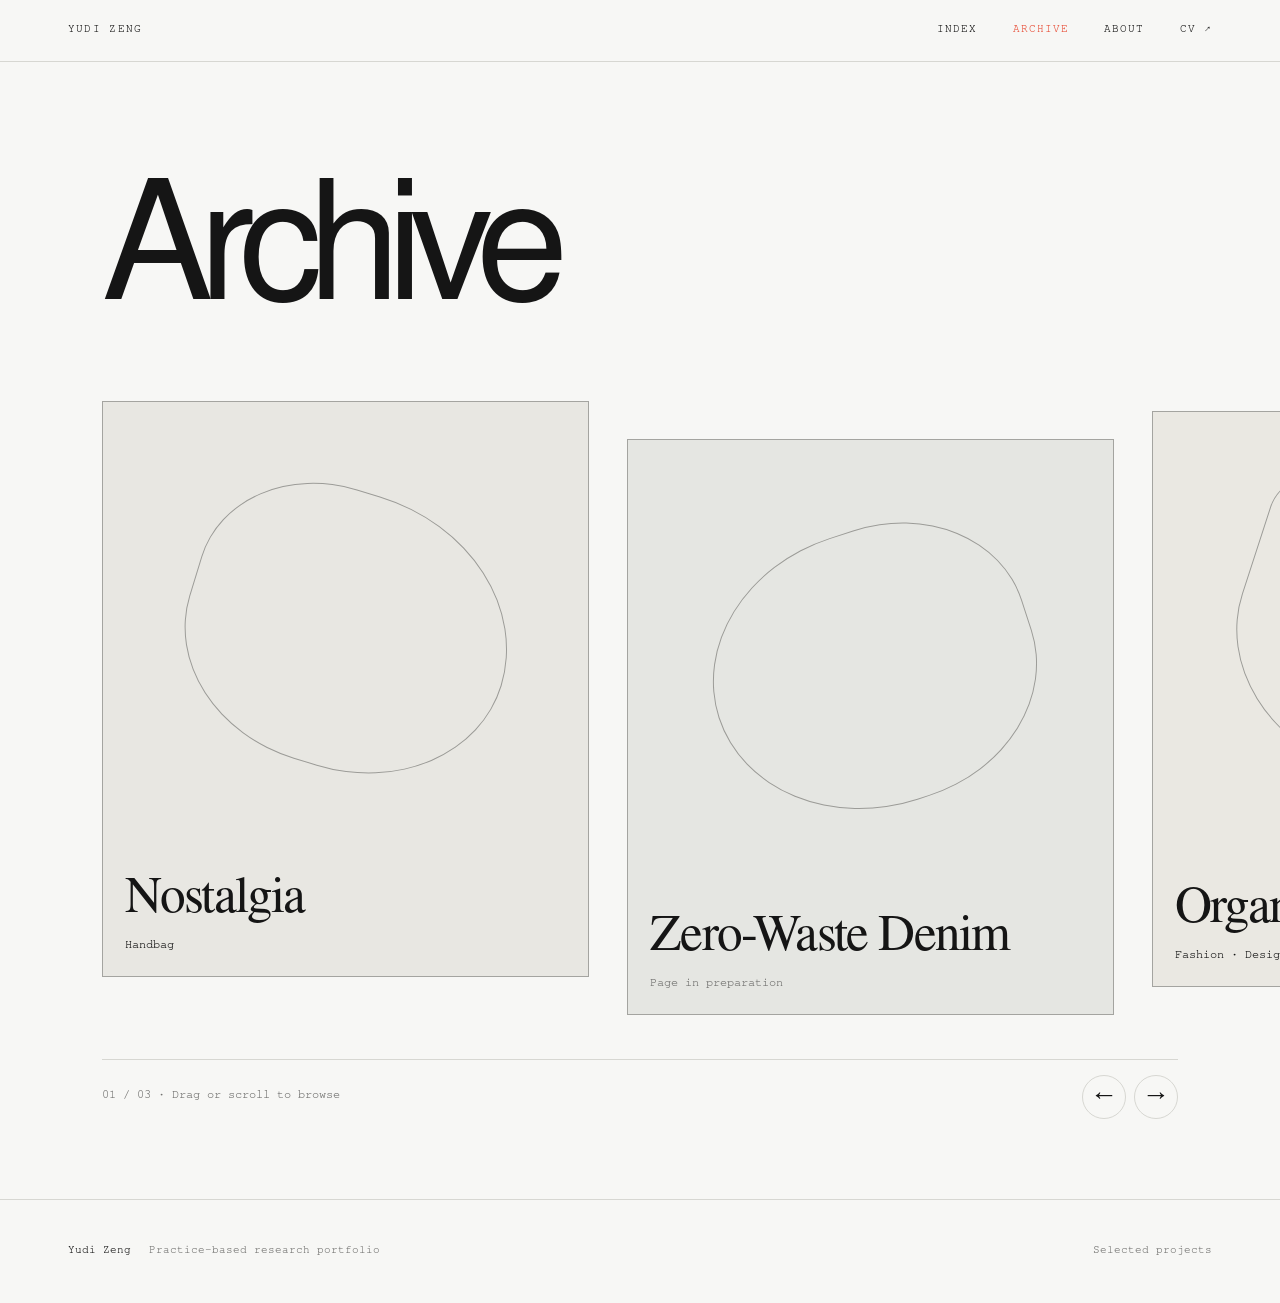
==== commit 32c60957: "Add Organic Emotion archive case study" ====
--- a/site/archive.html
+++ b/site/archive.html
@@ -1,8 +1,8 @@
-<!doctype html><html lang="en"><head><meta charset="utf-8"><meta name="viewport" content="width=device-width, initial-scale=1"><title>Archive — Yudi Zeng</title><meta name="description" content="Selected design works from Yudi Zeng's archive."><link rel="icon" type="image/svg+xml" href="favicon.svg"><link rel="stylesheet" href="styles.css"><link rel="stylesheet" href="archive.css"></head><body>
+<!doctype html><html lang="en"><head><meta charset="utf-8"><meta name="viewport" content="width=device-width, initial-scale=1"><title>Archive — Yudi Zeng</title><meta name="description" content="Selected design works from Yudi Zeng's archive."><link rel="icon" type="image/svg+xml" href="favicon.svg"><link rel="stylesheet" href="styles.css"><link rel="stylesheet" href="archive.css?v=20261123-shape-motion"></head><body>
 <a class="skip-link" href="#archive">Skip to archive</a><header class="topbar"><a class="wordmark" href="index.html#top">YUDI ZENG</a><nav aria-label="Primary navigation"><a href="index.html#index">INDEX</a><a href="archive.html" aria-current="page">ARCHIVE</a><a href="index.html#about">ABOUT</a><a href="assets/Yudi_Zeng_CV.pdf" target="_blank" rel="noopener">CV ↗</a></nav></header>
 <main class="archive-main" id="archive"><div class="archive-lead"><h1>Archive</h1></div><section class="archive-stage" aria-label="Design works"><div class="archive-track" id="archive-track" tabindex="0" aria-label="Browse design works horizontally">
 <a class="archive-card" href="archive/nostalgia.html"><span class="study-shape" aria-hidden="true"></span><span class="card-meta"><span><strong>Nostalgia</strong><small>Handbag</small></span></span></a>
 <div class="archive-card preview" aria-label="Zero-Waste Denim, page in preparation"><span class="study-shape" aria-hidden="true"></span><span class="card-meta"><span><strong>Zero-Waste Denim</strong><small>Page in preparation</small></span></span></div>
-<div class="archive-card preview" aria-label="Organic Emotion, page in preparation"><span class="study-shape" aria-hidden="true"></span><span class="card-meta"><span><strong>Organic Emotion</strong><small>Page in preparation</small></span></span></div>
+<a class="archive-card" href="archive/organic-emotion.html"><span class="study-shape" aria-hidden="true"></span><span class="card-meta"><span><strong>Organic Emotion</strong><small>Fashion · Design direction</small></span></span></a>
 </div><div class="archive-controls"><p>01 / 03 · Drag or scroll to browse</p><div class="buttons"><button type="button" id="archive-prev" aria-label="Previous work">←</button><button type="button" id="archive-next" aria-label="Next work">→</button></div></div></section></main>
 <footer><div><strong>Yudi Zeng</strong><span>Practice-based research portfolio</span></div><a href="index.html#index">Selected projects</a></footer><script src="archive.js"></script></body></html>
--- a/site/archive.css
+++ b/site/archive.css
@@ -19,6 +19,16 @@
 .archive-card:hover .study-shape,.archive-card:focus-visible .study-shape{transform:rotate(-9deg) translateY(-6px) scale(1.06);border-radius:48% 52% 39% 61%}
 .archive-card:first-child:hover .study-shape,.archive-card:first-child:focus-visible .study-shape{transform:rotate(8deg) translateY(-6px) scale(1.06)}
 .archive-card:nth-child(3):hover .study-shape{transform:rotate(9deg) translateY(-6px) scale(1.06)}
+/* Invert the complete cover on hover, keeping its original palette and geometry. */
+.archive-card{transition:transform .35s,background .35s,filter .25s ease}
+@media(hover:hover){.archive-card:hover{filter:invert(1)}}
+.archive-card:focus-visible{filter:invert(1)}
+.archive-card .study-shape{--shape-rest:52% 45% 48% 53%;--shape-flow:43% 57% 61% 39%;animation:archive-shape-drift 7s ease-in-out infinite;transition:transform .55s cubic-bezier(.2,.7,.2,1),border-radius .55s,border-color .25s}
+.archive-card:first-child .study-shape{--shape-rest:43% 57% 51% 49%;--shape-flow:56% 44% 39% 61%}
+.archive-card:nth-child(2) .study-shape{animation-delay:-2.3s;animation-duration:8s}
+.archive-card:nth-child(3) .study-shape{--shape-rest:18% 54% 27% 49%;--shape-flow:38% 43% 51% 32%;animation-delay:-4.6s;animation-duration:9s}
+.archive-card:hover .study-shape,.archive-card:focus-visible .study-shape{border-color:#555}
+@keyframes archive-shape-drift{0%,100%{border-radius:var(--shape-rest);translate:0 0;rotate:-3deg}50%{border-radius:var(--shape-flow);translate:0 -10px;rotate:3deg}}
 .archive-controls{display:flex;justify-content:space-between;align-items:center;gap:22px;margin:12px clamp(20px,8vw,120px) 0;border-top:1px solid var(--line);padding-top:15px}
 .archive-controls p{font:12px var(--mono);color:var(--muted);margin:0}.archive-controls .buttons{display:flex;gap:8px}.archive-controls button{font:20px/1 var(--sans);width:44px;height:44px;border:1px solid var(--line);border-radius:50%;background:transparent;color:var(--ink);cursor:pointer}.archive-controls button:hover{border-color:var(--ink)}.archive-controls button:focus-visible{outline:2px solid var(--accent);outline-offset:3px}
 .work-main{max-width:1360px;margin:auto;padding:42px clamp(20px,7vw,100px) 110px}.work-back{font:12px var(--mono);color:var(--muted);border-bottom:1px solid var(--line)}.work-header{padding:65px 0 70px;border-bottom:1px solid var(--line)}.work-header .eyebrow{font-size:12px}.work-header h1{font:400 clamp(64px,10vw,130px)/.9 var(--serif);letter-spacing:-.05em;margin:13px 0 18px}.work-header .work-meta{font:13px var(--mono);color:var(--muted);margin:0}
@@ -32,4 +42,4 @@
 .work-footer-nav{margin-top:105px;padding-top:24px;border-top:1px solid var(--line);font:13px var(--mono)}
 @media(max-width:760px){.archive-lead{padding:70px 20px 24px}.archive-lead h1{font-size:clamp(66px,16vw,110px)}.archive-card{flex-basis:min(76vw,380px);height:min(95vw,480px)}.archive-card:nth-child(2){margin-top:18px}.archive-stage{padding-bottom:45px}.work-main{padding:28px 20px 75px}.work-header{padding:55px 0}.work-section{margin-top:75px}.sketch-figure{max-width:100%}.variation-layout{grid-template-columns:1fr 1fr;gap:18px}.variation-layout .variation-note{grid-column:1/-1;grid-row:2;margin:3px 0}.variation-layout figure:last-child{grid-column:2;grid-row:1}.variation-layout img{height:clamp(230px,55vw,380px)}.exhibition-layout{grid-template-columns:1fr 1fr;gap:14px}.exhibition-layout img{height:clamp(220px,54vw,380px)!important}.film-figure figcaption{display:block}}
 @media(max-width:520px){.topbar{height:auto;min-height:72px;padding-block:13px;display:block}.topbar nav{margin-top:12px;justify-content:space-between;gap:8px}.topbar nav a,.wordmark{font-size:10px}.archive-track{padding-right:20px}.archive-controls p{font-size:11px}.work-header h1{font-size:60px}}
-@media(prefers-reduced-motion:reduce){.archive-card,.study-shape,.variation-layout img,.variation-note{transition:none!important}.archive-track{scroll-behavior:auto!important}}
+@media(prefers-reduced-motion:reduce){.archive-card,.study-shape,.variation-layout img,.variation-note{transition:none!important}.study-shape{animation:none!important}.archive-track{scroll-behavior:auto!important}}
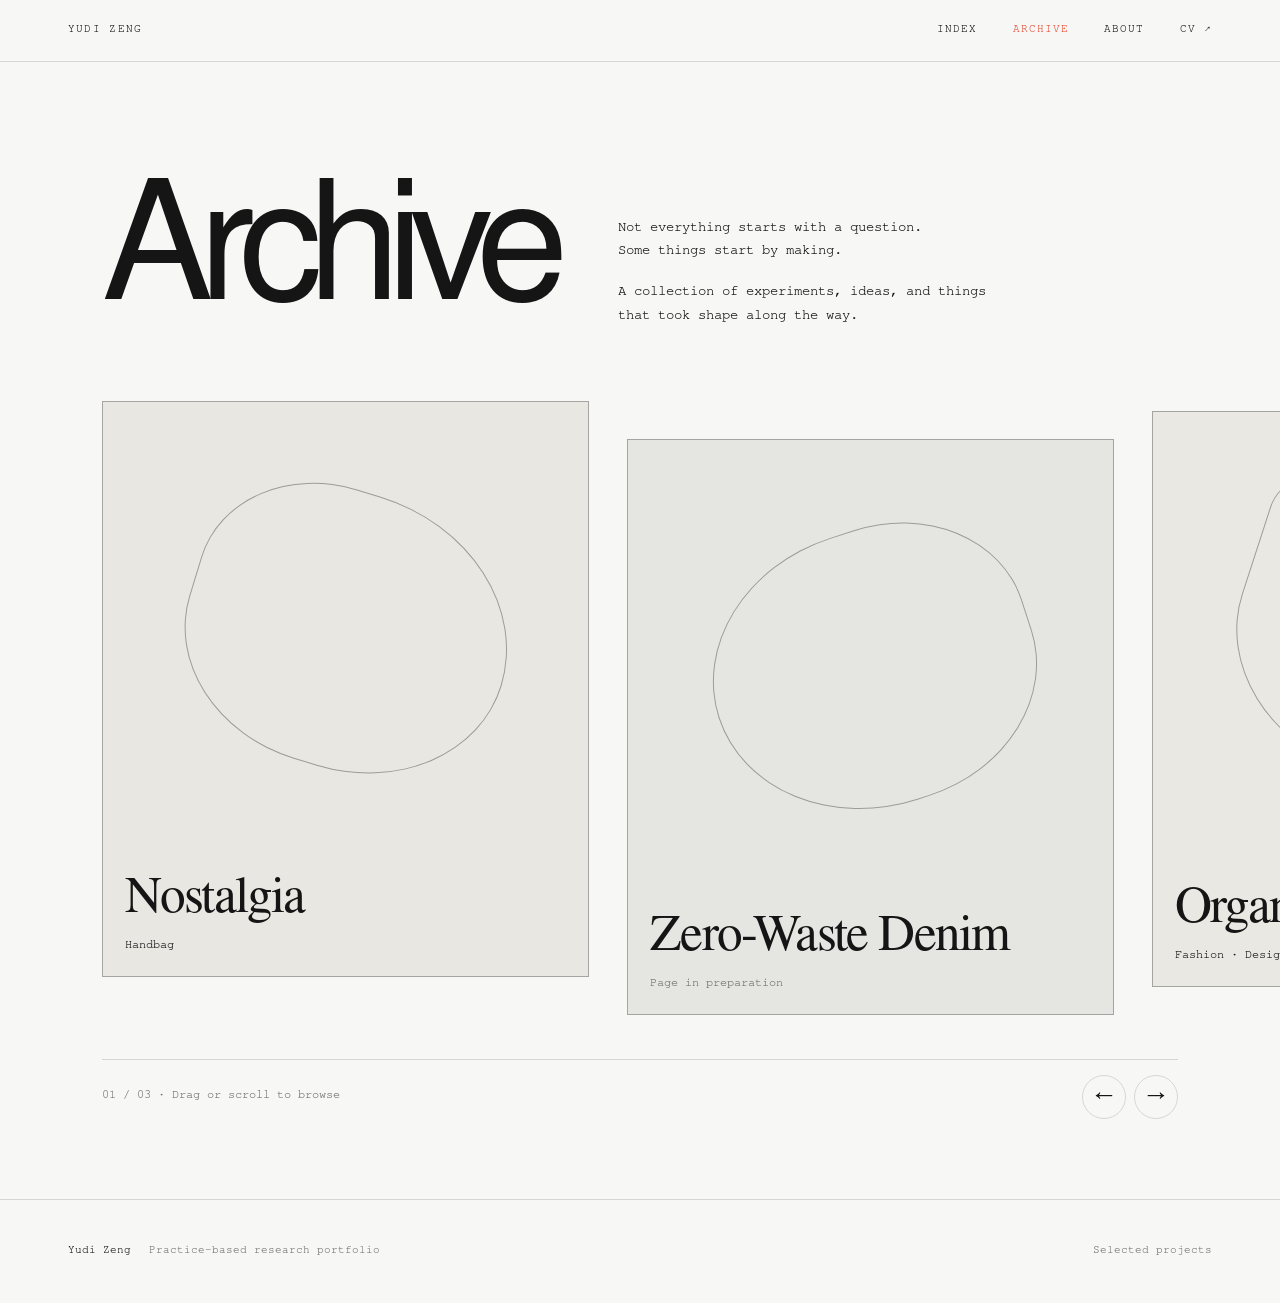
==== commit 56155153: "Refine Organic Emotion documents, garments and full film; add archive introduction" ====
--- a/site/archive.html
+++ b/site/archive.html
@@ -1,6 +1,6 @@
-<!doctype html><html lang="en"><head><meta charset="utf-8"><meta name="viewport" content="width=device-width, initial-scale=1"><title>Archive — Yudi Zeng</title><meta name="description" content="Selected design works from Yudi Zeng's archive."><link rel="icon" type="image/svg+xml" href="favicon.svg"><link rel="stylesheet" href="styles.css"><link rel="stylesheet" href="archive.css?v=20261123-shape-motion"></head><body>
+<!doctype html><html lang="en"><head><meta charset="utf-8"><meta name="viewport" content="width=device-width, initial-scale=1"><title>Archive — Yudi Zeng</title><meta name="description" content="Selected design works from Yudi Zeng's archive."><link rel="icon" type="image/svg+xml" href="favicon.svg"><link rel="stylesheet" href="styles.css"><link rel="stylesheet" href="archive.css?v=20261123-print"></head><body>
 <a class="skip-link" href="#archive">Skip to archive</a><header class="topbar"><a class="wordmark" href="index.html#top">YUDI ZENG</a><nav aria-label="Primary navigation"><a href="index.html#index">INDEX</a><a href="archive.html" aria-current="page">ARCHIVE</a><a href="index.html#about">ABOUT</a><a href="assets/Yudi_Zeng_CV.pdf" target="_blank" rel="noopener">CV ↗</a></nav></header>
-<main class="archive-main" id="archive"><div class="archive-lead"><h1>Archive</h1></div><section class="archive-stage" aria-label="Design works"><div class="archive-track" id="archive-track" tabindex="0" aria-label="Browse design works horizontally">
+<main class="archive-main" id="archive"><div class="archive-lead"><h1>Archive</h1><div class="archive-intro" aria-label="About the archive"><p>Not everything starts with a question.<br>Some things start by making.</p><p>A collection of experiments, ideas, and things<br class="intro-wide-break"> that took shape along the way.</p></div></div><section class="archive-stage" aria-label="Design works"><div class="archive-track" id="archive-track" tabindex="0" aria-label="Browse design works horizontally">
 <a class="archive-card" href="archive/nostalgia.html"><span class="study-shape" aria-hidden="true"></span><span class="card-meta"><span><strong>Nostalgia</strong><small>Handbag</small></span></span></a>
 <div class="archive-card preview" aria-label="Zero-Waste Denim, page in preparation"><span class="study-shape" aria-hidden="true"></span><span class="card-meta"><span><strong>Zero-Waste Denim</strong><small>Page in preparation</small></span></span></div>
 <a class="archive-card" href="archive/organic-emotion.html"><span class="study-shape" aria-hidden="true"></span><span class="card-meta"><span><strong>Organic Emotion</strong><small>Fashion · Design direction</small></span></span></a>
--- a/site/archive.css
+++ b/site/archive.css
@@ -43,3 +43,10 @@
 @media(max-width:760px){.archive-lead{padding:70px 20px 24px}.archive-lead h1{font-size:clamp(66px,16vw,110px)}.archive-card{flex-basis:min(76vw,380px);height:min(95vw,480px)}.archive-card:nth-child(2){margin-top:18px}.archive-stage{padding-bottom:45px}.work-main{padding:28px 20px 75px}.work-header{padding:55px 0}.work-section{margin-top:75px}.sketch-figure{max-width:100%}.variation-layout{grid-template-columns:1fr 1fr;gap:18px}.variation-layout .variation-note{grid-column:1/-1;grid-row:2;margin:3px 0}.variation-layout figure:last-child{grid-column:2;grid-row:1}.variation-layout img{height:clamp(230px,55vw,380px)}.exhibition-layout{grid-template-columns:1fr 1fr;gap:14px}.exhibition-layout img{height:clamp(220px,54vw,380px)!important}.film-figure figcaption{display:block}}
 @media(max-width:520px){.topbar{height:auto;min-height:72px;padding-block:13px;display:block}.topbar nav{margin-top:12px;justify-content:space-between;gap:8px}.topbar nav a,.wordmark{font-size:10px}.archive-track{padding-right:20px}.archive-controls p{font-size:11px}.work-header h1{font-size:60px}}
 @media(prefers-reduced-motion:reduce){.archive-card,.study-shape,.variation-layout img,.variation-note{transition:none!important}.study-shape{animation:none!important}.archive-track{scroll-behavior:auto!important}}
+.archive-lead{display:grid;grid-template-columns:auto minmax(0,1fr);align-items:end;gap:clamp(28px,5vw,80px)}
+.archive-intro{padding-bottom:3px;max-width:520px;font:14px/1.65 var(--mono);color:var(--ink)}
+.archive-intro p{margin:0;clip-path:inset(0 100% 0 0);animation:archive-print 2.4s steps(60,end) .15s forwards}
+.archive-intro p+p{margin-top:18px;animation-delay:2.65s}
+@keyframes archive-print{to{clip-path:inset(0 0 0 0)}}
+@media(max-width:900px){.archive-lead{grid-template-columns:1fr;gap:32px}.archive-intro{max-width:540px}.intro-wide-break{display:none}}
+@media(prefers-reduced-motion:reduce){.archive-intro p{animation:none;clip-path:none}}
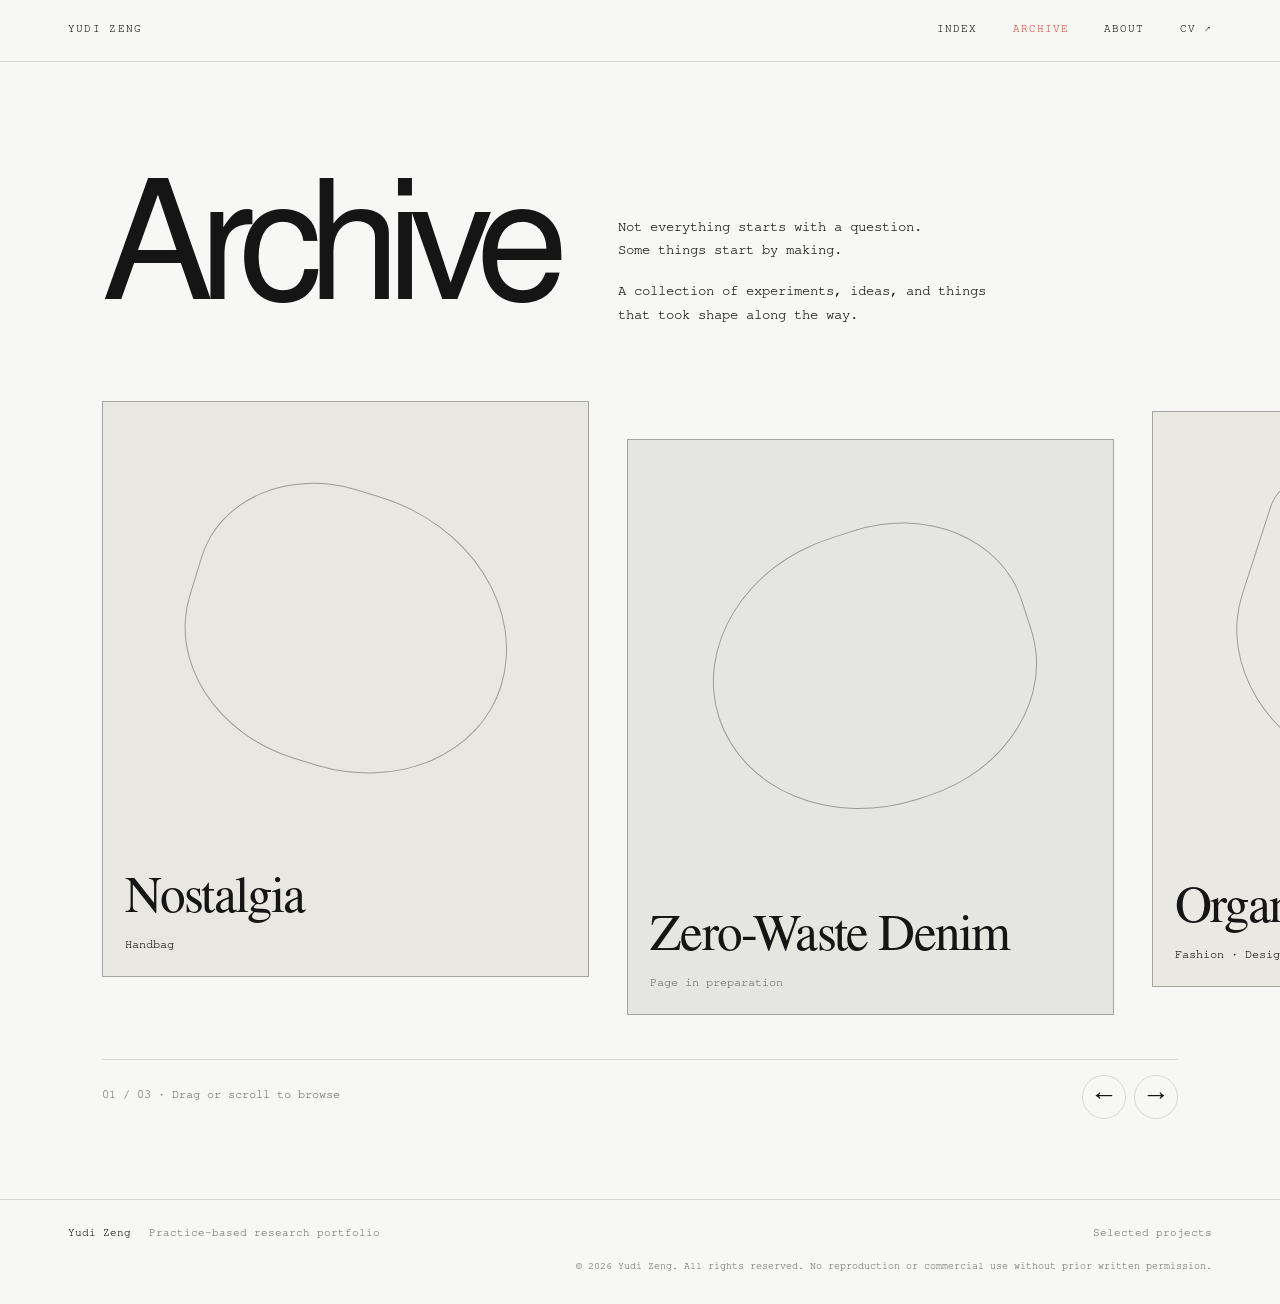
==== commit 93ba88f3: "Update About copy and add copyright footer" ====
--- a/site/archive.html
+++ b/site/archive.html
@@ -5,4 +5,4 @@
 <div class="archive-card preview" aria-label="Zero-Waste Denim, page in preparation"><span class="study-shape" aria-hidden="true"></span><span class="card-meta"><span><strong>Zero-Waste Denim</strong><small>Page in preparation</small></span></span></div>
 <a class="archive-card" href="archive/organic-emotion.html"><span class="study-shape" aria-hidden="true"></span><span class="card-meta"><span><strong>Organic Emotion</strong><small>Fashion · Design direction</small></span></span></a>
 </div><div class="archive-controls"><p>01 / 03 · Drag or scroll to browse</p><div class="buttons"><button type="button" id="archive-prev" aria-label="Previous work">←</button><button type="button" id="archive-next" aria-label="Next work">→</button></div></div></section></main>
-<footer><div><strong>Yudi Zeng</strong><span>Practice-based research portfolio</span></div><a href="index.html#index">Selected projects</a></footer><script src="archive.js"></script></body></html>
+<footer><div><strong>Yudi Zeng</strong><span>Practice-based research portfolio</span></div><a href="index.html#index">Selected projects</a><small class="copyright">© 2026 Yudi Zeng. All rights reserved. No reproduction or commercial use without prior written permission.</small></footer><script src="archive.js"></script></body></html>
--- a/site/styles.css
+++ b/site/styles.css
@@ -37,7 +37,7 @@
 .profile-grid{display:grid;grid-template-columns:1fr 1fr;gap:10vw}.profile-label{color:#aaa;margin:0 0 16px}.position-text{max-width:580px;font:400 clamp(27px,3.6vw,46px)/1.13 var(--serif);margin:0}
 .profile-copy{max-width:590px}.profile-copy>p:not(.profile-label),.profile-subsection>p:not(.profile-label){font-size:16px;line-height:1.65;color:#d2d2cf;margin:0 0 16px}.profile-subsection{margin-top:38px}.profile-copy strong{color:white;font-weight:600}.current-direction{margin-top:32px}
 .profile-links{display:flex;flex-wrap:wrap;gap:28px;margin-top:44px;padding-top:19px;border-top:1px solid #454543;font:12px var(--mono)}.profile-links a:hover{color:var(--acid)}
-footer{padding:28px clamp(20px,5.3vw,82px);min-height:104px;display:flex;justify-content:space-between;align-items:center;gap:20px;font:11px var(--mono);color:var(--muted);border-top:1px solid var(--line)}footer>div{display:flex;gap:18px;align-items:center}footer strong{color:var(--ink);font-weight:500}footer a:hover{color:var(--accent)}
+footer{padding:28px clamp(20px,5.3vw,82px);min-height:104px;display:flex;flex-wrap:wrap;justify-content:space-between;align-items:center;gap:20px;font:11px var(--mono);color:var(--muted);border-top:1px solid var(--line)}footer>div{display:flex;gap:18px;align-items:center}footer strong{color:var(--ink);font-weight:500}footer a:hover{color:var(--accent)}footer .copyright{flex:0 0 100%;text-align:right;font:10px/1.5 var(--mono);color:var(--muted)}
 
 .project-intro{padding:48px clamp(20px,9vw,138px) 60px;max-width:1500px;margin:0 auto}.back-link{display:inline-block;font:11px var(--mono);color:var(--muted);margin-bottom:46px}.back-link:hover{color:var(--accent)}
 .project-intro .hero-kicker{margin-bottom:18px}.project-intro h1{font-size:clamp(45px,7.6vw,100px);line-height:.98;letter-spacing:-.065em;font-weight:500;max-width:1120px;margin:0 0 23px}
@@ -62,7 +62,7 @@
 .study-interval h2{max-width:700px}.study-first-intervention{padding:88px clamp(20px,9vw,138px);background:#e9eddf}.study-first-intervention h2{font:400 clamp(36px,4.4vw,58px)/1.04 var(--serif);max-width:830px;margin:18px 0 38px}.intervention-flow{display:grid;grid-template-columns:1fr 35px 1fr 35px 1fr;align-items:start;border-top:1px solid var(--ink);border-bottom:1px solid #c4c8bb;padding:20px 0}.intervention-flow>div{display:grid;grid-template-columns:38px 1fr;gap:6px 12px}.intervention-flow>div span{font:11px var(--mono);color:var(--accent)}.intervention-flow strong{font:11px var(--mono);letter-spacing:.08em;align-self:center}.intervention-flow p{grid-column:2;margin:4px 0 0;max-width:300px;font-size:15px;line-height:1.5;color:#4e5048}.intervention-flow>b{font:22px var(--serif);font-weight:400;text-align:center;color:var(--accent);padding-top:13px}.intervention-note{font:400 20px/1.5 var(--serif);max-width:850px;margin:25px 0 0}.study-revealing{display:grid;grid-template-columns:.78fr 1fr;gap:7vw;padding:96px clamp(20px,9vw,138px);background:#171716;color:var(--paper)}.revealing-heading h2,.study-differences h2,.study-interference h2,.study-scaffold h2{font:400 clamp(36px,4.3vw,56px)/1.05 var(--serif);margin:20px 0}.revealing-list{border-top:1px solid #666}.revealing-list article{display:grid;grid-template-columns:125px 1fr;gap:18px;padding:16px 0;border-bottom:1px solid #444}.revealing-list article span{font:10px var(--mono);letter-spacing:.05em;color:#e77b60;padding-top:3px}.revealing-list article p{margin:0;font-size:15px;line-height:1.55;color:#e0e0dc}.observer-note{grid-column:2;font-size:13px;line-height:1.55;color:#aaa;margin:0}.study-ai{grid-template-columns:.8fr 1fr;align-items:start}.agency-intro{font:400 20px/1.5 var(--serif);max-width:510px;color:#555}.mode-list{border-top:1px solid var(--ink)}.mode-list article{display:grid;grid-template-columns:42px 1fr;gap:12px;padding:14px 0;border-bottom:1px solid var(--line)}.mode-list article>span{font:11px var(--mono);color:var(--accent);padding-top:3px}.mode-list h3{font:400 22px/1.2 var(--serif);margin:0 0 4px}.mode-list p{font-size:14px;color:#666;margin:0}.study-ai>.study-emphasis{grid-column:2;margin:12px 0 0;border-left:2px solid var(--accent);padding:6px 0 6px 16px;font:400 19px/1.45 var(--serif);max-width:680px}.study-agency{display:grid;grid-template-columns:.55fr 1fr;gap:12px 8vw;padding:86px clamp(20px,9vw,138px);border-top:1px solid var(--line)}.study-agency>.eyebrow{grid-row:1/3}.study-agency h2{font:400 clamp(34px,4vw,52px)/1.06 var(--serif);max-width:740px;margin:0 0 16px}.study-agency>div>p{font-size:16px;line-height:1.6;max-width:720px;color:#4d4d4a}.agency-layers{grid-column:2;display:grid;grid-template-columns:repeat(3,1fr);gap:20px;margin-top:14px;border-top:1px solid var(--ink);padding-top:17px}.agency-layers div{display:grid;grid-template-columns:30px 1fr;gap:4px 8px}.agency-layers span{font:10px var(--mono);color:var(--accent)}.agency-layers strong{font:10px var(--mono);letter-spacing:.07em}.agency-layers p{grid-column:2;font-size:13px;color:#666;margin:0;line-height:1.4}.study-trajectories{padding:96px clamp(20px,9vw,138px);background:#eeefec}.study-trajectories>.trajectory-heading{max-width:860px;margin-bottom:40px}.study-trajectories .trajectory-heading h2{font:400 clamp(37px,4.4vw,58px)/1.04 var(--serif);margin:18px 0}.study-trajectories .trajectory-heading>p:last-child{max-width:700px;font-size:15px;line-height:1.55;color:#555}.trajectory-case{display:grid;grid-template-columns:minmax(170px,24%) minmax(0,1fr);gap:clamp(28px,6vw,86px);padding:34px 0;border-top:1px solid var(--ink);align-items:start}.trajectory-case:last-child{border-bottom:1px solid var(--ink)}.trajectory-case>figure{margin:0;max-width:270px}.trajectory-case img{width:100%;max-height:430px;object-fit:contain;background:#f7f7f5}.trajectory-case figcaption{font:10px var(--mono);color:var(--muted);padding-top:8px}.case-copy{max-width:820px}.case-label{font:10px var(--mono);letter-spacing:.08em;color:var(--accent);margin:0 0 10px}.case-copy h3{font:400 clamp(25px,2.8vw,36px)/1.13 var(--serif);margin:0 0 20px;max-width:740px}.case-steps{list-style:none;padding:0;margin:0;counter-reset:case}.case-steps li{counter-increment:case;padding:9px 0 9px 37px;border-top:1px solid #d0d1cc;font-size:14px;line-height:1.55;position:relative;color:#4b4b48}.case-steps li:before{content:"0" counter(case);position:absolute;left:0;top:11px;font:10px var(--mono);color:var(--accent)}.case-steps strong{color:var(--ink);font-weight:600}.case-caveat{font-size:12px;line-height:1.55;color:#73736f;margin:14px 0 0;max-width:780px}.study-differences,.study-scaffold{display:grid;grid-template-columns:.75fr 1fr;gap:8vw;padding:88px clamp(20px,9vw,138px);border-top:1px solid var(--line)}.study-differences h2,.study-scaffold h2{margin-top:18px}.study-differences>div:last-child p,.study-scaffold>div:first-child>p:not(.eyebrow){font-size:16px;line-height:1.62;color:#4d4d4a;margin:0 0 16px}.study-differences ul{list-style:none;padding:0;margin:20px 0;border-top:1px solid var(--line)}.study-differences li{padding:10px 0;border-bottom:1px solid var(--line);font-size:14px;line-height:1.45}.study-differences .open-question{font:10px var(--mono);letter-spacing:.08em;color:var(--accent);margin-top:23px}.study-interference{padding:88px clamp(20px,9vw,138px);background:#171716;color:var(--paper)}.study-interference h2{max-width:900px}.study-interference>p:not(.eyebrow){font-size:16px;line-height:1.6;max-width:840px;color:#d0d0cc}.influence-questions{display:grid;grid-template-columns:repeat(4,1fr);gap:12px;margin:38px 0 17px;border-top:1px solid #555;border-bottom:1px solid #555;padding:19px 0}.influence-questions span{font:10px var(--mono);letter-spacing:.04em;color:#e77b60}.scaffold-compare{display:grid;grid-template-columns:1fr 28px 1fr;gap:18px;align-items:center;align-self:center;border-top:1px solid var(--ink);border-bottom:1px solid var(--line);padding:19px 0}.scaffold-compare article span{font:10px var(--mono);letter-spacing:.07em;color:var(--accent)}.scaffold-compare article p{font-size:14px;line-height:1.7;margin:10px 0 0}.scaffold-compare>b{font:20px var(--serif);font-weight:400;text-align:center;color:var(--accent)}.study-reading .reading-grid{grid-template-columns:repeat(2,1fr);margin-top:34px}.study-reading .reading-grid article>span{font:10px var(--mono);letter-spacing:.04em}.study-reading .reading-grid h3{font-size:22px}.study-reading .method-note{margin-top:24px}
 @media(max-width:760px){.study-first-intervention,.study-revealing,.study-agency,.study-trajectories,.study-differences,.study-interference,.study-scaffold{padding:66px 20px}.study-first-intervention h2,.revealing-heading h2,.study-differences h2,.study-interference h2,.study-scaffold h2{font-size:39px}.intervention-flow{grid-template-columns:1fr 20px 1fr 20px 1fr;gap:4px}.intervention-flow>div{grid-template-columns:26px 1fr;gap:6px}.intervention-flow strong{font-size:9px}.intervention-flow p{font-size:12px;line-height:1.4}.intervention-flow>b{font-size:16px}.intervention-note{font-size:18px}.study-revealing{grid-template-columns:1fr;gap:30px}.revealing-list article{grid-template-columns:105px 1fr;gap:12px}.revealing-list article p{font-size:14px}.observer-note{grid-column:1}.study-ai{grid-template-columns:1fr;gap:20px}.study-ai>.study-emphasis{grid-column:1}.study-agency{grid-template-columns:1fr;gap:17px}.study-agency>.eyebrow{grid-row:auto}.study-agency h2{font-size:39px}.agency-layers{grid-column:1;gap:10px}.agency-layers div{grid-template-columns:22px 1fr;gap:4px}.agency-layers strong{font-size:9px}.agency-layers p{font-size:11px}.study-trajectories .trajectory-heading h2{font-size:40px}.trajectory-case{grid-template-columns:minmax(95px,27%) minmax(0,1fr);gap:18px;padding:25px 0}.trajectory-case>figure{max-width:220px}.trajectory-case img{max-height:390px}.case-copy h3{font-size:25px}.case-steps li{font-size:13px;padding-left:32px}.study-differences,.study-scaffold{grid-template-columns:1fr;gap:16px}.influence-questions{grid-template-columns:1fr 1fr;gap:14px}.scaffold-compare{grid-template-columns:1fr 20px 1fr;gap:9px}.scaffold-compare article p{font-size:12px}.study-reading .reading-grid{grid-template-columns:1fr 1fr;gap:18px}}
 @media(max-width:430px){.intervention-flow{grid-template-columns:1fr;gap:12px}.intervention-flow>b{transform:rotate(90deg);height:16px;padding:0;justify-self:start;margin-left:10px}.intervention-flow>div{grid-template-columns:30px 1fr}.intervention-flow p{font-size:13px}.trajectory-case{grid-template-columns:1fr}.trajectory-case>figure{max-width:185px}.case-copy h3{font-size:27px}.study-reading .reading-grid{grid-template-columns:1fr}.agency-layers{grid-template-columns:1fr;gap:12px}.agency-layers div{grid-template-columns:28px 1fr}.agency-layers p{grid-column:2;font-size:12px}.scaffold-compare{grid-template-columns:1fr}.scaffold-compare>b{transform:rotate(90deg);justify-self:start;margin:0 0 0 8px}}
-@media(max-width:760px){.topbar{height:56px;padding:0 16px}.wordmark,.topbar nav a{font-size:10px}.topbar nav{gap:17px}.hero{min-height:calc(87svh - 56px);padding:108px 21px 72px}.hero h1{font-size:clamp(47px,12vw,78px);margin-bottom:31px}.hero-bottom{grid-template-columns:1fr;gap:22px}.hero-bottom>p:first-child{font-size:17px}.hero-signature{font-size:23px}.scroll-cue{right:21px;bottom:24px}.index-section{padding:74px 18px}.section-heading{display:block;margin-bottom:32px}.section-heading h2{margin-top:16px}.index-row{grid-template-columns:30px 96px minmax(0,1fr);gap:12px;padding:18px 0}.index-row>img{grid-column:2;grid-row:1;align-self:start}.index-copy{grid-column:3;grid-row:1}.index-number{grid-column:1;grid-row:1;align-self:start}.index-copy strong{font-size:18px}.index-copy>span:last-child{font-size:12px}.index-type{grid-column:3;grid-row:2;justify-self:start;text-align:left;font-size:9px}.noticing{padding:75px 20px}.noticing h2{margin:17px 0 33px}.noticing li{grid-template-columns:40px 1fr}.noticing li p{font-size:22px}.noticing-note{margin:26px 0 0 40px;font-size:14px}.profile{padding:73px 20px 78px}.profile .section-heading{margin-bottom:38px}.profile-grid{grid-template-columns:1fr;gap:44px}.position-text{font-size:32px}.profile-copy>p:not(.profile-label),.profile-subsection>p:not(.profile-label){font-size:15px}.profile-links{gap:18px;font-size:10px}footer{padding:22px 18px;display:grid;grid-template-columns:1fr auto;align-items:start;font-size:9px;gap:15px}footer>div{display:flex;flex-direction:column;align-items:flex-start;gap:3px}footer>a{grid-column:1/-1}.project-intro{padding:30px 19px 38px}.back-link{margin-bottom:34px}.project-intro h1{font-size:clamp(44px,11vw,74px)}.project-question{font-size:29px}.intro-copy{grid-template-columns:1fr;gap:15px}.intro-copy p{font-size:15px}.tag-line{font-size:9px;margin-top:24px}.deck{padding:8px 0 45px}.deck figure{margin-bottom:32px}.deck figcaption{padding:7px 13px 0;font-size:9px}.practice-context{padding:58px 20px}.video-link{flex-direction:column;align-items:flex-start}.video-link img{width:min(260px,74vw)}.video-link.portrait img{width:min(180px,40vw)}.project-end{padding:67px 20px 78px}.study-status{align-items:flex-start;flex-wrap:wrap}.status-date{width:100%;margin:0 0 0 18px}.study-question-block,.study-limits{grid-template-columns:1fr;gap:35px;padding:65px 20px}.study-question-block h2,.study-limits h2{font-size:38px}.stimulus{max-width:100%}.study-method{padding:68px 20px}.study-method h2{font-size:41px;margin-bottom:30px}.study-flow{grid-template-columns:1fr}.study-flow li,.study-flow li+li{padding:15px 0;border-left:0;border-bottom:1px solid var(--line)}.study-flow strong{margin:6px 0}.study-reading{padding:68px 20px}.study-reading h2{font-size:40px;margin-bottom:35px}.reading-grid{grid-template-columns:1fr 1fr;gap:24px 18px}.study-snapshot{padding:48px 20px}.snapshot-line{gap:10px}.snapshot-line span{margin-right:5px}.snapshot-line strong{font-size:36px}}
+@media(max-width:760px){.topbar{height:56px;padding:0 16px}.wordmark,.topbar nav a{font-size:10px}.topbar nav{gap:17px}.hero{min-height:calc(87svh - 56px);padding:108px 21px 72px}.hero h1{font-size:clamp(47px,12vw,78px);margin-bottom:31px}.hero-bottom{grid-template-columns:1fr;gap:22px}.hero-bottom>p:first-child{font-size:17px}.hero-signature{font-size:23px}.scroll-cue{right:21px;bottom:24px}.index-section{padding:74px 18px}.section-heading{display:block;margin-bottom:32px}.section-heading h2{margin-top:16px}.index-row{grid-template-columns:30px 96px minmax(0,1fr);gap:12px;padding:18px 0}.index-row>img{grid-column:2;grid-row:1;align-self:start}.index-copy{grid-column:3;grid-row:1}.index-number{grid-column:1;grid-row:1;align-self:start}.index-copy strong{font-size:18px}.index-copy>span:last-child{font-size:12px}.index-type{grid-column:3;grid-row:2;justify-self:start;text-align:left;font-size:9px}.noticing{padding:75px 20px}.noticing h2{margin:17px 0 33px}.noticing li{grid-template-columns:40px 1fr}.noticing li p{font-size:22px}.noticing-note{margin:26px 0 0 40px;font-size:14px}.profile{padding:73px 20px 78px}.profile .section-heading{margin-bottom:38px}.profile-grid{grid-template-columns:1fr;gap:44px}.position-text{font-size:32px}.profile-copy>p:not(.profile-label),.profile-subsection>p:not(.profile-label){font-size:15px}.profile-links{gap:18px;font-size:10px}footer{padding:22px 18px;display:grid;grid-template-columns:1fr auto;align-items:start;font-size:9px;gap:15px}footer>div{display:flex;flex-direction:column;align-items:flex-start;gap:3px}footer>a{grid-column:1/-1}footer .copyright{grid-column:1/-1;text-align:left;font-size:9px}.project-intro{padding:30px 19px 38px}.back-link{margin-bottom:34px}.project-intro h1{font-size:clamp(44px,11vw,74px)}.project-question{font-size:29px}.intro-copy{grid-template-columns:1fr;gap:15px}.intro-copy p{font-size:15px}.tag-line{font-size:9px;margin-top:24px}.deck{padding:8px 0 45px}.deck figure{margin-bottom:32px}.deck figcaption{padding:7px 13px 0;font-size:9px}.practice-context{padding:58px 20px}.video-link{flex-direction:column;align-items:flex-start}.video-link img{width:min(260px,74vw)}.video-link.portrait img{width:min(180px,40vw)}.project-end{padding:67px 20px 78px}.study-status{align-items:flex-start;flex-wrap:wrap}.status-date{width:100%;margin:0 0 0 18px}.study-question-block,.study-limits{grid-template-columns:1fr;gap:35px;padding:65px 20px}.study-question-block h2,.study-limits h2{font-size:38px}.stimulus{max-width:100%}.study-method{padding:68px 20px}.study-method h2{font-size:41px;margin-bottom:30px}.study-flow{grid-template-columns:1fr}.study-flow li,.study-flow li+li{padding:15px 0;border-left:0;border-bottom:1px solid var(--line)}.study-flow strong{margin:6px 0}.study-reading{padding:68px 20px}.study-reading h2{font-size:40px;margin-bottom:35px}.reading-grid{grid-template-columns:1fr 1fr;gap:24px 18px}.study-snapshot{padding:48px 20px}.snapshot-line{gap:10px}.snapshot-line span{margin-right:5px}.snapshot-line strong{font-size:36px}}
 @media(max-width:390px){.topbar nav{gap:12px}.wordmark,.topbar nav a{font-size:9px}.index-row{grid-template-columns:25px 76px minmax(0,1fr);gap:9px}.index-copy strong{font-size:16px}.index-copy>span:last-child{font-size:11px}.index-type{font-size:8px}}
 @media(prefers-reduced-motion:reduce){html{scroll-behavior:auto}*,*::before,*::after{transition-duration:.01ms!important;animation-duration:.01ms!important;animation-iteration-count:1!important}}
 
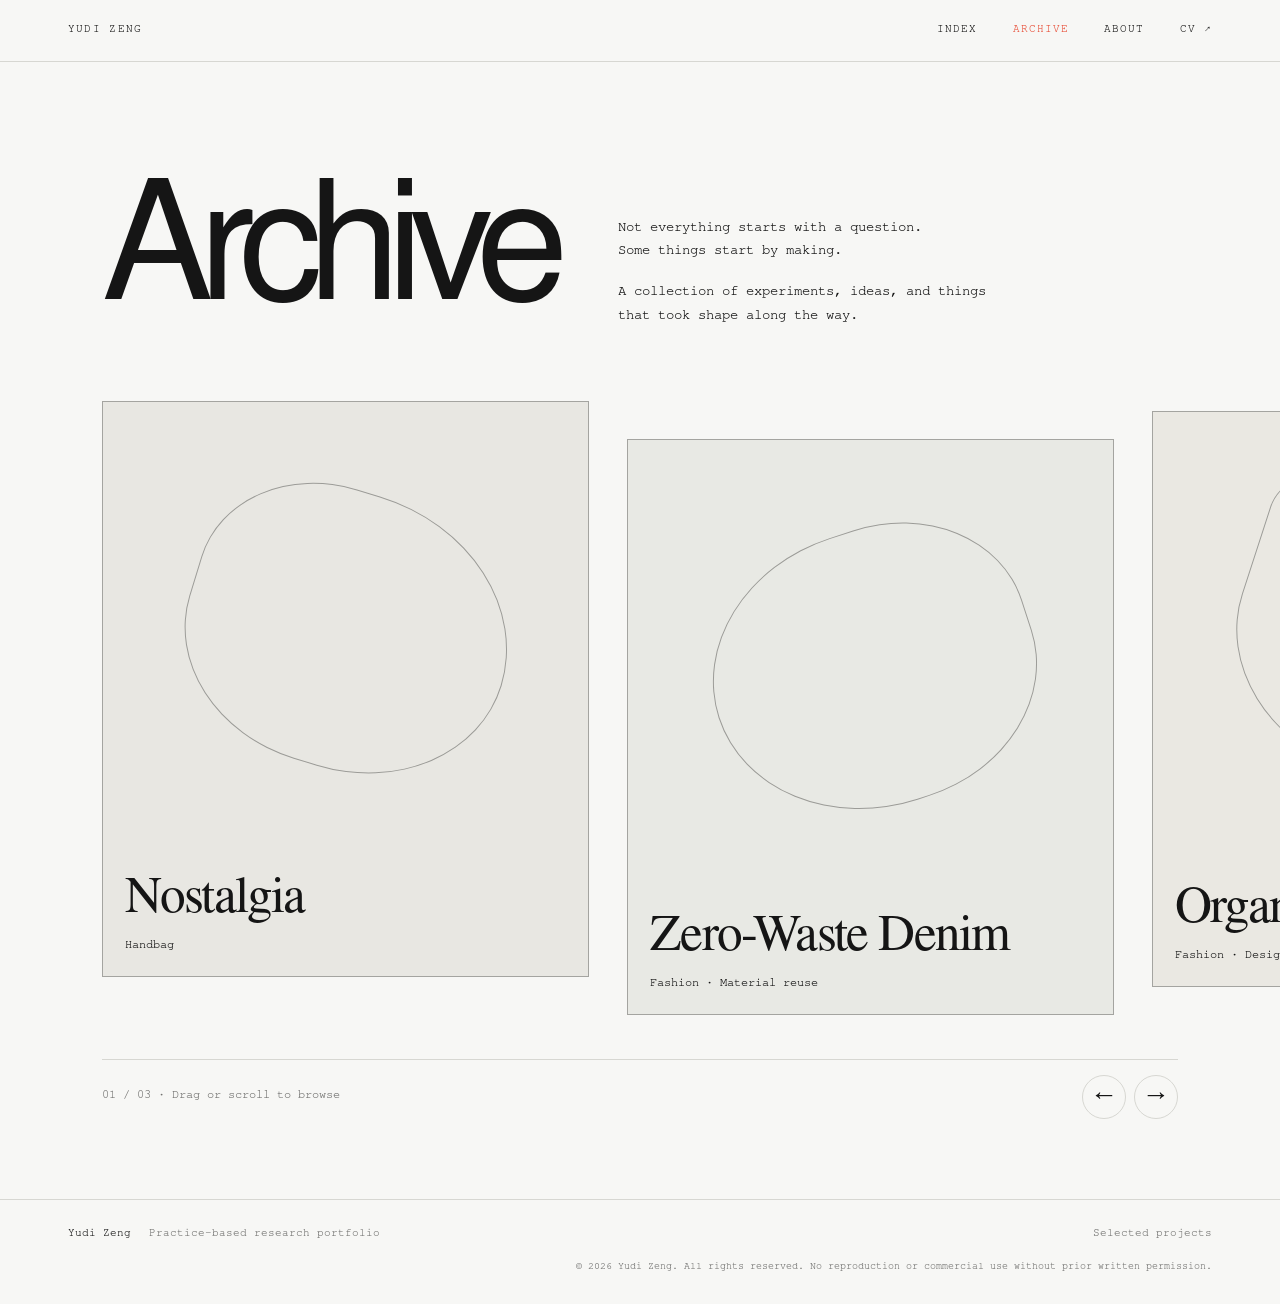
==== commit 8bace7e2: "Add Zero-Waste Denim project to the Archive" ====
--- a/site/archive.html
+++ b/site/archive.html
@@ -2,7 +2,7 @@
 <a class="skip-link" href="#archive">Skip to archive</a><header class="topbar"><a class="wordmark" href="index.html#top">YUDI ZENG</a><nav aria-label="Primary navigation"><a href="index.html#index">INDEX</a><a href="archive.html" aria-current="page">ARCHIVE</a><a href="index.html#about">ABOUT</a><a href="assets/Yudi_Zeng_CV.pdf" target="_blank" rel="noopener">CV ↗</a></nav></header>
 <main class="archive-main" id="archive"><div class="archive-lead"><h1>Archive</h1><div class="archive-intro" aria-label="About the archive"><p>Not everything starts with a question.<br>Some things start by making.</p><p>A collection of experiments, ideas, and things<br class="intro-wide-break"> that took shape along the way.</p></div></div><section class="archive-stage" aria-label="Design works"><div class="archive-track" id="archive-track" tabindex="0" aria-label="Browse design works horizontally">
 <a class="archive-card" href="archive/nostalgia.html"><span class="study-shape" aria-hidden="true"></span><span class="card-meta"><span><strong>Nostalgia</strong><small>Handbag</small></span></span></a>
-<div class="archive-card preview" aria-label="Zero-Waste Denim, page in preparation"><span class="study-shape" aria-hidden="true"></span><span class="card-meta"><span><strong>Zero-Waste Denim</strong><small>Page in preparation</small></span></span></div>
+<a class="archive-card" href="archive/zero-waste-denim.html"><span class="study-shape" aria-hidden="true"></span><span class="card-meta"><span><strong>Zero-Waste Denim</strong><small>Fashion · Material reuse</small></span></span></a>
 <a class="archive-card" href="archive/organic-emotion.html"><span class="study-shape" aria-hidden="true"></span><span class="card-meta"><span><strong>Organic Emotion</strong><small>Fashion · Design direction</small></span></span></a>
 </div><div class="archive-controls"><p>01 / 03 · Drag or scroll to browse</p><div class="buttons"><button type="button" id="archive-prev" aria-label="Previous work">←</button><button type="button" id="archive-next" aria-label="Next work">→</button></div></div></section></main>
 <footer><div><strong>Yudi Zeng</strong><span>Practice-based research portfolio</span></div><a href="index.html#index">Selected projects</a><small class="copyright">© 2026 Yudi Zeng. All rights reserved. No reproduction or commercial use without prior written permission.</small></footer><script src="archive.js"></script></body></html>
